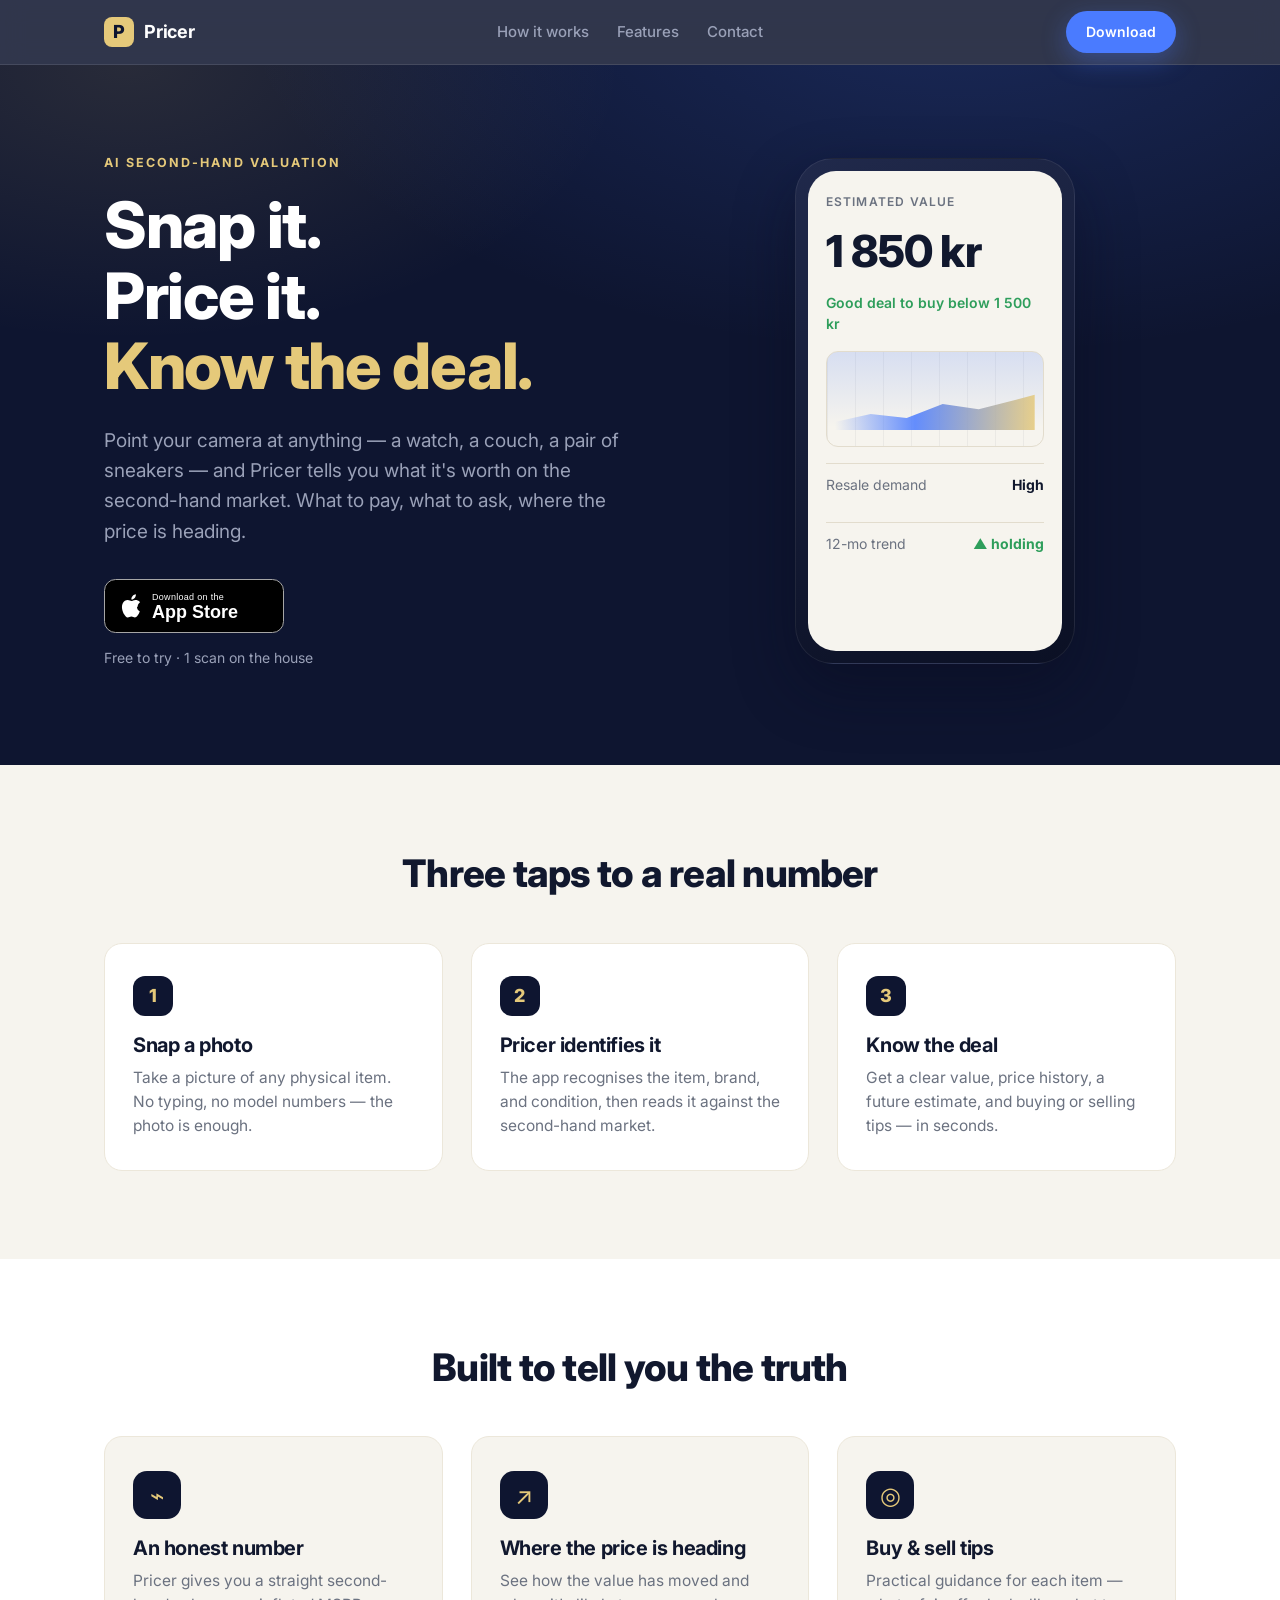
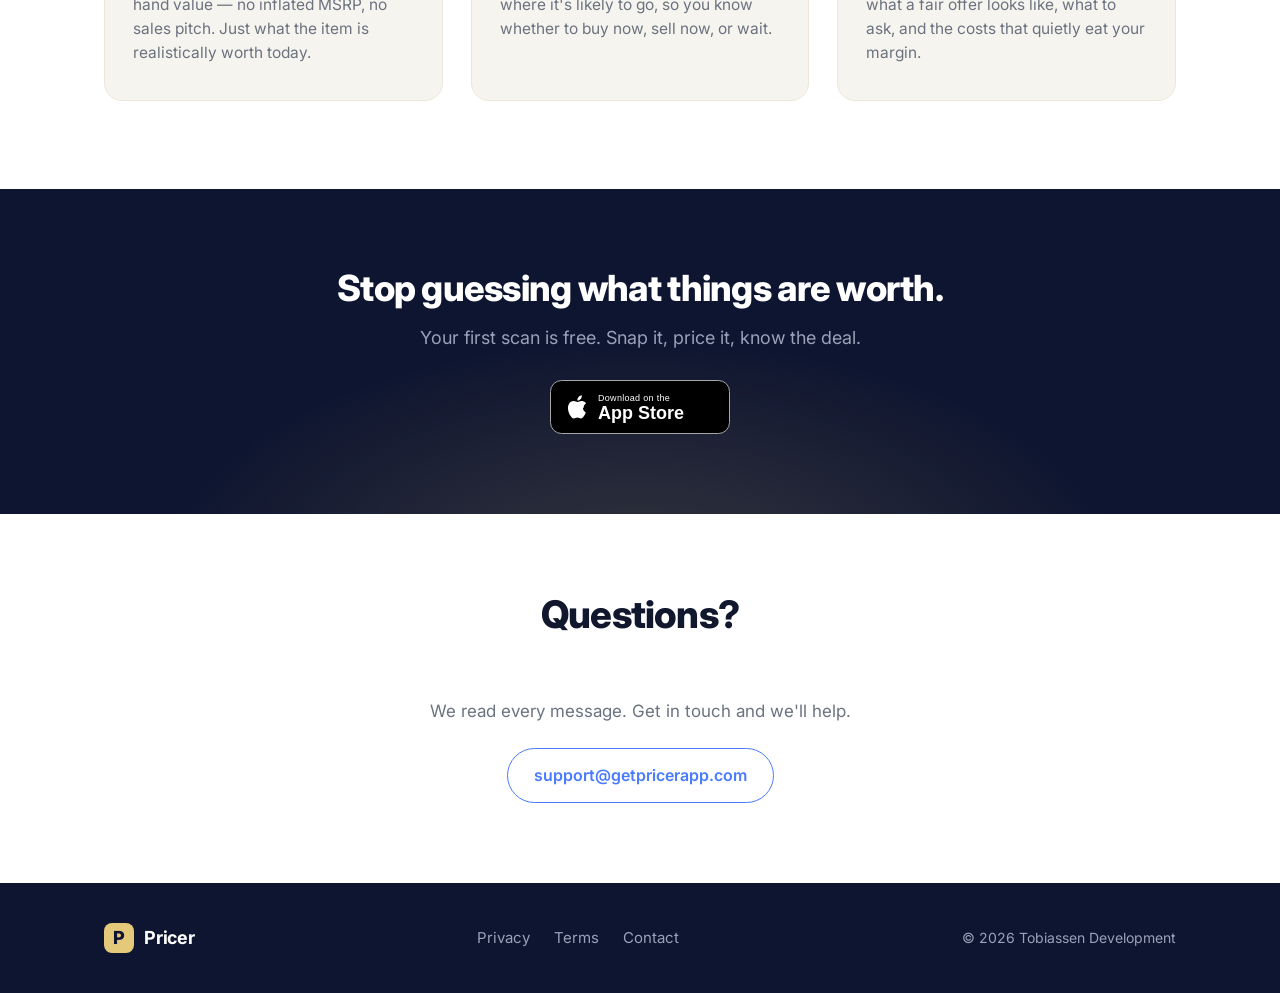
==== index.html @ c987042e "feat(web): initial Pricer landing page + legal pages Static HTML/CSS marketing site for getpricerapp" ====
<!DOCTYPE html>
<html lang="en">
<head>
  <meta charset="utf-8">
  <meta name="viewport" content="width=device-width, initial-scale=1">
  <title>Pricer — Know the deal.</title>
  <meta name="description" content="Photograph any item and get an instant AI-powered second-hand value: what it's worth to buy or sell, price history, and future estimates. Snap it. Price it. Know the deal.">

  <!-- Open Graph / social preview -->
  <meta property="og:title" content="Pricer — Know the deal.">
  <meta property="og:description" content="Snap a photo of any item and get an instant second-hand value — buy, sell, and know what it's really worth.">
  <meta property="og:type" content="website">
  <meta property="og:url" content="https://getpricerapp.com">
  <!-- PLACEHOLDER: add a 1200×630 social card at assets/og-card.png -->
  <meta property="og:image" content="https://getpricerapp.com/assets/og-card.png">

  <link rel="preconnect" href="https://fonts.googleapis.com">
  <link rel="preconnect" href="https://fonts.gstatic.com" crossorigin>
  <link href="https://fonts.googleapis.com/css2?family=Inter:wght@400;500;600;700;800&display=swap" rel="stylesheet">
  <link rel="stylesheet" href="styles.css">
</head>
<body>

  <!-- ── Sticky nav ───────────────────────────────────────────────────────── -->
  <header class="nav" id="top">
    <div class="container nav-inner">
      <a href="#top" class="brand">
        <span class="brand-mark">P</span>
        <span class="brand-name">Pricer</span>
      </a>
      <nav class="nav-links">
        <a href="#how">How it works</a>
        <a href="#features">Features</a>
        <a href="#contact">Contact</a>
      </nav>
      <!-- PLACEHOLDER href: swap "#download" for the real App Store URL once live
           (expected: https://apps.apple.com/app/id6774167590) -->
      <a href="#download" class="btn btn-primary btn-sm">Download</a>
    </div>
  </header>

  <!-- ── Hero ─────────────────────────────────────────────────────────────── -->
  <section class="hero">
    <div class="container hero-inner">
      <div class="hero-copy">
        <p class="eyebrow">AI second-hand valuation</p>
        <h1 class="hero-title">Snap it.<br>Price it.<br><span class="accent">Know the deal.</span></h1>
        <p class="hero-pitch">
          Point your camera at anything — a watch, a couch, a pair of sneakers — and
          Pricer tells you what it's worth on the second-hand market. What to pay,
          what to ask, where the price is heading.
        </p>
        <div class="hero-cta">
          <!-- PLACEHOLDER href: real App Store URL once live -->
          <a href="#download" class="badge-link" aria-label="Download on the App Store">
            <img src="assets/app-store-badge.svg" alt="Download on the App Store" class="store-badge">
          </a>
          <p class="hero-note">Free to try · 1 scan on the house</p>
        </div>
      </div>

      <div class="hero-art">
        <!-- PLACEHOLDER: replace with a real app screenshot (assets/screen-hero.png) -->
        <div class="phone">
          <div class="phone-screen">
            <div class="mock-verdict">
              <span class="mock-label">Estimated value</span>
              <span class="mock-number">1&nbsp;850 kr</span>
              <span class="mock-sub">Good deal to buy below 1&nbsp;500 kr</span>
            </div>
            <div class="mock-chart"></div>
            <div class="mock-row"><span>Resale demand</span><b>High</b></div>
            <div class="mock-row"><span>12-mo trend</span><b class="up">▲ holding</b></div>
          </div>
        </div>
      </div>
    </div>
  </section>

  <!-- ── How it works ─────────────────────────────────────────────────────── -->
  <section class="how" id="how">
    <div class="container">
      <h2 class="section-title">Three taps to a real number</h2>
      <div class="steps">
        <div class="step">
          <span class="step-num">1</span>
          <h3>Snap a photo</h3>
          <p>Take a picture of any physical item. No typing, no model numbers — the photo is enough.</p>
        </div>
        <div class="step">
          <span class="step-num">2</span>
          <h3>Pricer identifies it</h3>
          <p>The app recognises the item, brand, and condition, then reads it against the second-hand market.</p>
        </div>
        <div class="step">
          <span class="step-num">3</span>
          <h3>Know the deal</h3>
          <p>Get a clear value, price history, a future estimate, and buying or selling tips — in seconds.</p>
        </div>
      </div>
    </div>
  </section>

  <!-- ── Feature cards ────────────────────────────────────────────────────── -->
  <section class="features" id="features">
    <div class="container">
      <h2 class="section-title">Built to tell you the truth</h2>
      <div class="cards">
        <div class="card">
          <div class="card-icon">⌁</div>
          <h3>An honest number</h3>
          <p>Pricer gives you a straight second-hand value — no inflated MSRP, no sales pitch. Just what the item is realistically worth today.</p>
        </div>
        <div class="card">
          <div class="card-icon">↗</div>
          <h3>Where the price is heading</h3>
          <p>See how the value has moved and where it's likely to go, so you know whether to buy now, sell now, or wait.</p>
        </div>
        <div class="card">
          <div class="card-icon">◎</div>
          <h3>Buy & sell tips</h3>
          <p>Practical guidance for each item — what a fair offer looks like, what to ask, and the costs that quietly eat your margin.</p>
        </div>
      </div>
    </div>
  </section>

  <!-- ── Reviews (BUILT BUT HIDDEN — no fake reviews; unhide once real ones exist) ── -->
  <section class="reviews" id="reviews" hidden>
    <div class="container">
      <h2 class="section-title">What people say</h2>
      <div class="cards">
        <div class="card review">
          <div class="stars">★★★★★</div>
          <p class="quote">PLACEHOLDER — real review text.</p>
          <p class="reviewer">— Reviewer, App Store</p>
        </div>
        <div class="card review">
          <div class="stars">★★★★★</div>
          <p class="quote">PLACEHOLDER — real review text.</p>
          <p class="reviewer">— Reviewer, App Store</p>
        </div>
        <div class="card review">
          <div class="stars">★★★★★</div>
          <p class="quote">PLACEHOLDER — real review text.</p>
          <p class="reviewer">— Reviewer, App Store</p>
        </div>
      </div>
    </div>
  </section>

  <!-- ── CTA band ─────────────────────────────────────────────────────────── -->
  <section class="cta-band" id="download">
    <div class="container cta-inner">
      <h2>Stop guessing what things are worth.</h2>
      <p>Your first scan is free. Snap it, price it, know the deal.</p>
      <!-- PLACEHOLDER href: real App Store URL once live -->
      <a href="#download" class="badge-link" aria-label="Download on the App Store">
        <img src="assets/app-store-badge.svg" alt="Download on the App Store" class="store-badge">
      </a>
    </div>
  </section>

  <!-- ── Contact ──────────────────────────────────────────────────────────── -->
  <section class="contact" id="contact">
    <div class="container contact-inner">
      <h2 class="section-title">Questions?</h2>
      <p>We read every message. Get in touch and we'll help.</p>
      <a href="mailto:support@getpricerapp.com" class="btn btn-outline">support@getpricerapp.com</a>
    </div>
  </section>

  <!-- ── Footer ───────────────────────────────────────────────────────────── -->
  <footer class="footer">
    <div class="container footer-inner">
      <div class="footer-brand">
        <span class="brand-mark">P</span>
        <span class="brand-name">Pricer</span>
      </div>
      <nav class="footer-links">
        <a href="privacy.html">Privacy</a>
        <a href="terms.html">Terms</a>
        <a href="#contact">Contact</a>
      </nav>
      <p class="copyright">© 2026 Tobiassen Development</p>
    </div>
  </footer>

</body>
</html>
---- styles.css ----
/* ── Pricer landing — navy + gold brand system ───────────────────────────────
   Palette mirrors the app's src/theme/brand.ts (single source of truth):
     navy #0E1530 · gold #E5C97A · blue #4A7BFF · offwhite #F6F4EE · coral #F4A88A
   ──────────────────────────────────────────────────────────────────────────── */

:root {
  --navy:     #0E1530;
  --navy-2:   #161E3D;   /* slightly lifted navy for cards on dark */
  --gold:     #E5C97A;
  --blue:     #4A7BFF;
  --offwhite: #F6F4EE;
  --coral:    #F4A88A;
  --ink:      #11182E;   /* near-black text on light surfaces */
  --muted:    #6B7280;   /* secondary text on light surfaces */
  --muted-on-dark: #9AA1B8;
  --border:   rgba(255,255,255,0.10);
  --maxw:     1120px;
  --radius:   18px;
  --shadow:   0 24px 60px rgba(8,12,30,0.45);
}

* { box-sizing: border-box; }

html { scroll-behavior: smooth; }

body {
  margin: 0;
  font-family: "Inter", -apple-system, BlinkMacSystemFont, "Segoe UI", Roboto, Arial, sans-serif;
  color: var(--ink);
  background: var(--offwhite);
  -webkit-font-smoothing: antialiased;
  line-height: 1.55;
}

.container {
  width: 100%;
  max-width: var(--maxw);
  margin: 0 auto;
  padding: 0 24px;
}

h1, h2, h3 { line-height: 1.1; letter-spacing: -0.02em; margin: 0; }

/* ── Buttons ──────────────────────────────────────────────────────────────── */
.btn {
  display: inline-block;
  font-weight: 600;
  text-decoration: none;
  border-radius: 999px;
  padding: 14px 26px;
  transition: transform .15s ease, box-shadow .15s ease, background .15s ease;
}
.btn:active { transform: translateY(1px); }
.btn-sm { padding: 10px 20px; font-size: 14px; }
.btn-primary {
  background: var(--blue);
  color: #fff;
  box-shadow: 0 8px 24px rgba(74,123,255,0.35);
}
.btn-primary:hover { box-shadow: 0 10px 30px rgba(74,123,255,0.5); }
.btn-outline {
  border: 1.5px solid var(--blue);
  color: var(--blue);
  background: transparent;
}
.btn-outline:hover { background: var(--blue); color: #fff; }

/* ── Sticky nav ───────────────────────────────────────────────────────────── */
.nav {
  position: sticky;
  top: 0;
  z-index: 50;
  background: rgba(14,21,48,0.85);
  backdrop-filter: saturate(140%) blur(12px);
  border-bottom: 1px solid var(--border);
}
.nav-inner {
  display: flex;
  align-items: center;
  justify-content: space-between;
  height: 64px;
}
.brand { display: flex; align-items: center; gap: 10px; text-decoration: none; }
.brand-mark {
  display: grid;
  place-items: center;
  width: 30px; height: 30px;
  border-radius: 8px;
  background: var(--gold);
  color: var(--navy);
  font-weight: 800;
  font-size: 18px;
}
.brand-name { color: #fff; font-weight: 700; font-size: 18px; letter-spacing: -0.01em; }
.nav-links { display: flex; gap: 28px; }
.nav-links a {
  color: var(--muted-on-dark);
  text-decoration: none;
  font-size: 15px;
  font-weight: 500;
  transition: color .15s ease;
}
.nav-links a:hover { color: #fff; }

/* ── Hero ─────────────────────────────────────────────────────────────────── */
.hero {
  background:
    radial-gradient(1200px 600px at 75% -10%, rgba(74,123,255,0.20), transparent 60%),
    radial-gradient(900px 500px at 10% 0%, rgba(229,201,122,0.12), transparent 55%),
    var(--navy);
  color: #fff;
  padding: 88px 0 96px;
  overflow: hidden;
}
.hero-inner {
  display: grid;
  grid-template-columns: 1.05fr 0.95fr;
  gap: 56px;
  align-items: center;
}
.eyebrow {
  text-transform: uppercase;
  letter-spacing: 0.16em;
  font-size: 12.5px;
  font-weight: 700;
  color: var(--gold);
  margin: 0 0 18px;
}
.hero-title { font-size: 64px; font-weight: 800; }
.hero-title .accent { color: var(--gold); }
.hero-pitch {
  margin: 24px 0 32px;
  font-size: 19px;
  line-height: 1.6;
  color: var(--muted-on-dark);
  max-width: 30em;
}
.hero-cta { display: flex; flex-direction: column; gap: 14px; align-items: flex-start; }
.hero-note { margin: 0; font-size: 14px; color: var(--muted-on-dark); }

.badge-link { display: inline-block; }
.store-badge { height: 54px; width: auto; display: block; }

/* Phone mockup (placeholder for real screenshot) */
.hero-art { display: flex; justify-content: center; }
.phone {
  width: 280px;
  border-radius: 38px;
  padding: 12px;
  background: linear-gradient(160deg, #20294B, #0B1024);
  box-shadow: var(--shadow);
  border: 1px solid rgba(255,255,255,0.08);
}
.phone-screen {
  background: var(--offwhite);
  border-radius: 28px;
  padding: 22px 18px;
  color: var(--ink);
  min-height: 480px;
  display: flex;
  flex-direction: column;
  gap: 16px;
}
.mock-verdict { display: flex; flex-direction: column; gap: 6px; }
.mock-label { font-size: 12px; text-transform: uppercase; letter-spacing: 0.1em; color: var(--muted); font-weight: 600; }
.mock-number { font-size: 44px; font-weight: 800; color: var(--ink); letter-spacing: -0.02em; }
.mock-sub { font-size: 14px; color: #2E9E5B; font-weight: 600; }
.mock-chart {
  height: 96px;
  border-radius: 12px;
  background:
    linear-gradient(180deg, rgba(74,123,255,0.18), rgba(74,123,255,0) 80%),
    repeating-linear-gradient(90deg, rgba(17,24,46,0.05) 0 1px, transparent 1px 28px);
  border: 1px solid #E2DCCD;
  position: relative;
}
.mock-chart::after {
  content: "";
  position: absolute; left: 8px; right: 8px; bottom: 16px; height: 40px;
  background:
    linear-gradient(90deg, transparent, var(--blue) 40%, var(--gold));
  clip-path: polygon(0 80%, 18% 60%, 36% 70%, 54% 35%, 72% 48%, 100% 12%, 100% 100%, 0 100%);
  opacity: 0.85;
}
.mock-row {
  display: flex; justify-content: space-between; align-items: center;
  font-size: 14px; padding: 10px 0; border-top: 1px solid #E2DCCD;
}
.mock-row span { color: var(--muted); }
.mock-row b { color: var(--ink); }
.mock-row b.up { color: #2E9E5B; }

/* ── Section shells ───────────────────────────────────────────────────────── */
.section-title {
  font-size: 38px;
  font-weight: 800;
  text-align: center;
  margin-bottom: 48px;
}
.how { padding: 88px 0; background: var(--offwhite); }
.features { padding: 88px 0; background: #fff; }

/* ── Steps ────────────────────────────────────────────────────────────────── */
.steps { display: grid; grid-template-columns: repeat(3, 1fr); gap: 28px; }
.step {
  background: #fff;
  border: 1px solid #ECE7DA;
  border-radius: var(--radius);
  padding: 32px 28px;
}
.step-num {
  display: grid; place-items: center;
  width: 40px; height: 40px;
  border-radius: 12px;
  background: var(--navy);
  color: var(--gold);
  font-weight: 800; font-size: 18px;
  margin-bottom: 18px;
}
.step h3 { font-size: 20px; margin-bottom: 10px; }
.step p { margin: 0; color: var(--muted); font-size: 15.5px; }

/* ── Feature cards ────────────────────────────────────────────────────────── */
.cards { display: grid; grid-template-columns: repeat(3, 1fr); gap: 28px; }
.card {
  background: var(--offwhite);
  border: 1px solid #ECE7DA;
  border-radius: var(--radius);
  padding: 34px 28px;
}
.card-icon {
  width: 48px; height: 48px;
  display: grid; place-items: center;
  border-radius: 14px;
  background: var(--navy);
  color: var(--gold);
  font-size: 24px;
  margin-bottom: 18px;
}
.card h3 { font-size: 20px; margin-bottom: 10px; }
.card p { margin: 0; color: var(--muted); font-size: 15.5px; }

/* Reviews (hidden until real reviews exist) */
.reviews { padding: 88px 0; background: var(--offwhite); }
.review .stars { color: var(--gold); letter-spacing: 2px; margin-bottom: 12px; }
.review .quote { font-size: 16px; color: var(--ink); }
.review .reviewer { font-size: 14px; color: var(--muted); margin-top: 14px; }

/* ── CTA band ─────────────────────────────────────────────────────────────── */
.cta-band {
  background:
    radial-gradient(800px 400px at 50% 120%, rgba(229,201,122,0.18), transparent 60%),
    var(--navy);
  color: #fff;
  padding: 80px 0;
}
.cta-inner { text-align: center; display: flex; flex-direction: column; align-items: center; gap: 16px; }
.cta-band h2 { font-size: 36px; font-weight: 800; }
.cta-band p { margin: 0 0 12px; color: var(--muted-on-dark); font-size: 18px; }

/* ── Contact ──────────────────────────────────────────────────────────────── */
.contact { padding: 80px 0; background: #fff; text-align: center; }
.contact-inner { display: flex; flex-direction: column; align-items: center; gap: 14px; }
.contact p { margin: 0; color: var(--muted); font-size: 17px; }
.contact .btn { margin-top: 10px; }

/* ── Footer ───────────────────────────────────────────────────────────────── */
.footer { background: var(--navy); color: var(--muted-on-dark); padding: 40px 0; }
.footer-inner {
  display: flex;
  align-items: center;
  justify-content: space-between;
  gap: 20px;
  flex-wrap: wrap;
}
.footer-brand { display: flex; align-items: center; gap: 10px; }
.footer-links { display: flex; gap: 24px; }
.footer-links a { color: var(--muted-on-dark); text-decoration: none; font-size: 15px; }
.footer-links a:hover { color: #fff; }
.copyright { margin: 0; font-size: 14px; }

/* ── Responsive ───────────────────────────────────────────────────────────── */
@media (max-width: 900px) {
  .hero-inner { grid-template-columns: 1fr; gap: 48px; text-align: center; }
  .hero-copy { order: 2; }
  .hero-art { order: 1; }
  .hero-cta { align-items: center; }
  .hero-pitch { margin-left: auto; margin-right: auto; }
  .hero-title { font-size: 52px; }
  .steps, .cards { grid-template-columns: 1fr; }
  .nav-links { display: none; }
}
@media (max-width: 480px) {
  .hero-title { font-size: 42px; }
  .section-title { font-size: 30px; }
  .cta-band h2 { font-size: 28px; }
}
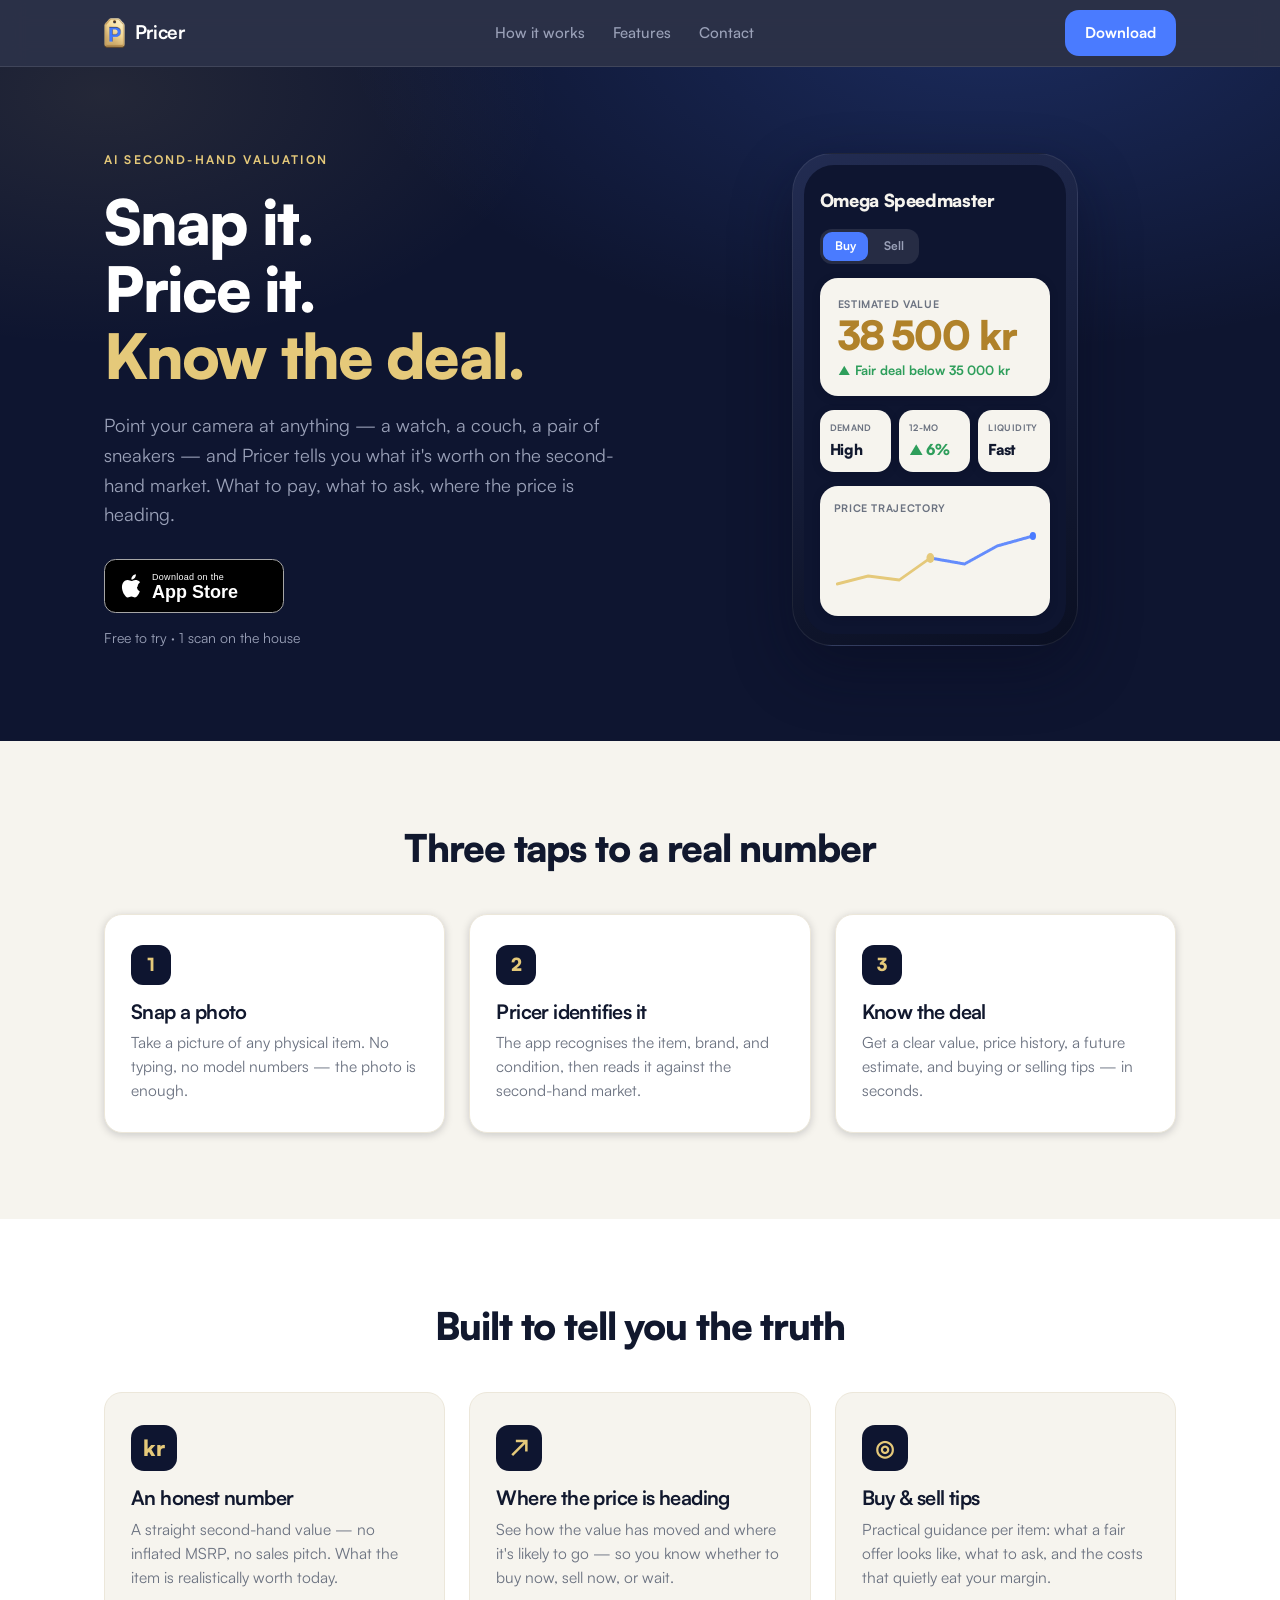
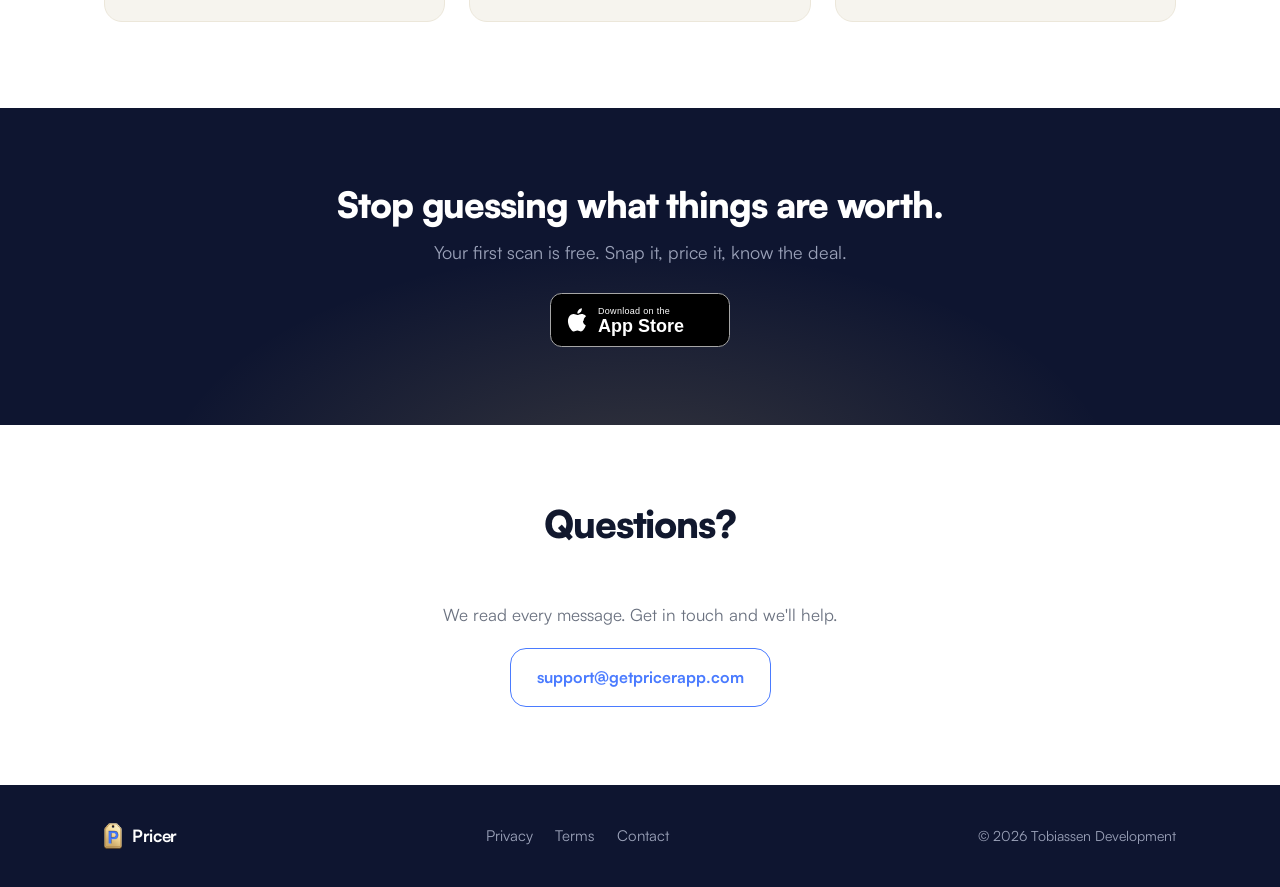
==== commit 7b7680df: "style(web): match app design system — Satoshi font, real logo, ResultsScreen hero Replace generic In" ====
--- a/index.html
+++ b/index.html
@@ -4,9 +4,9 @@
   <meta charset="utf-8">
   <meta name="viewport" content="width=device-width, initial-scale=1">
   <title>Pricer — Know the deal.</title>
-  <meta name="description" content="Photograph any item and get an instant AI-powered second-hand value: what it's worth to buy or sell, price history, and future estimates. Snap it. Price it. Know the deal.">
+  <meta name="description" content="Photograph any item and get an instant AI second-hand valuation: what it's worth to buy or sell, price history, and future estimates. Snap it. Price it. Know the deal.">
+  <link rel="icon" type="image/png" href="assets/icon.png">
 
-  <!-- Open Graph / social preview -->
   <meta property="og:title" content="Pricer — Know the deal.">
   <meta property="og:description" content="Snap a photo of any item and get an instant second-hand value — buy, sell, and know what it's really worth.">
   <meta property="og:type" content="website">
@@ -14,9 +14,6 @@
   <!-- PLACEHOLDER: add a 1200×630 social card at assets/og-card.png -->
   <meta property="og:image" content="https://getpricerapp.com/assets/og-card.png">
 
-  <link rel="preconnect" href="https://fonts.googleapis.com">
-  <link rel="preconnect" href="https://fonts.gstatic.com" crossorigin>
-  <link href="https://fonts.googleapis.com/css2?family=Inter:wght@400;500;600;700;800&display=swap" rel="stylesheet">
   <link rel="stylesheet" href="styles.css">
 </head>
 <body>
@@ -25,7 +22,7 @@
   <header class="nav" id="top">
     <div class="container nav-inner">
       <a href="#top" class="brand">
-        <span class="brand-mark">P</span>
+        <img src="assets/logo-mark.png" alt="Pricer">
         <span class="brand-name">Pricer</span>
       </a>
       <nav class="nav-links">
@@ -59,18 +56,39 @@
         </div>
       </div>
 
+      <!-- Faithful recreation of the app's ResultsScreen -->
       <div class="hero-art">
-        <!-- PLACEHOLDER: replace with a real app screenshot (assets/screen-hero.png) -->
         <div class="phone">
           <div class="phone-screen">
-            <div class="mock-verdict">
-              <span class="mock-label">Estimated value</span>
-              <span class="mock-number">1&nbsp;850 kr</span>
-              <span class="mock-sub">Good deal to buy below 1&nbsp;500 kr</span>
+            <div class="scr-item">Omega Speedmaster</div>
+            <div class="scr-pose"><span class="on">Buy</span><span>Sell</span></div>
+
+            <div class="scr-verdict">
+              <span class="lbl">Estimated value</span>
+              <span class="num">38&thinsp;500&nbsp;kr</span>
+              <span class="sub">▲ Fair deal below 35&thinsp;000 kr</span>
             </div>
-            <div class="mock-chart"></div>
-            <div class="mock-row"><span>Resale demand</span><b>High</b></div>
-            <div class="mock-row"><span>12-mo trend</span><b class="up">▲ holding</b></div>
+
+            <div class="scr-stats">
+              <div class="scr-stat"><div class="s-lbl">Demand</div><div class="s-val">High</div></div>
+              <div class="scr-stat"><div class="s-lbl">12-mo</div><div class="s-val up">▲ 6%</div></div>
+              <div class="scr-stat"><div class="s-lbl">Liquidity</div><div class="s-val">Fast</div></div>
+            </div>
+
+            <div class="scr-chart">
+              <div class="c-lbl">Price trajectory</div>
+              <div class="scr-trace">
+                <svg viewBox="0 0 260 78" preserveAspectRatio="none" aria-hidden="true">
+                  <!-- past: gold solid -->
+                  <polyline points="4,60 44,52 84,56 124,34" fill="none" stroke="#E5C97A" stroke-width="3" stroke-linecap="round" stroke-linejoin="round"/>
+                  <!-- future: blue, projected -->
+                  <polyline points="124,34 168,40 210,22 256,12" fill="none" stroke="#4A7BFF" stroke-width="3" stroke-linecap="round" stroke-linejoin="round" stroke-opacity="0.85" stroke-dasharray="1 0"/>
+                  <!-- "now" dot -->
+                  <circle cx="124" cy="34" r="5" fill="#E5C97A"/>
+                  <circle cx="256" cy="12" r="4" fill="#4A7BFF"/>
+                </svg>
+              </div>
+            </div>
           </div>
         </div>
       </div>
@@ -107,19 +125,19 @@
       <h2 class="section-title">Built to tell you the truth</h2>
       <div class="cards">
         <div class="card">
-          <div class="card-icon">⌁</div>
+          <div class="card-tag">kr</div>
           <h3>An honest number</h3>
-          <p>Pricer gives you a straight second-hand value — no inflated MSRP, no sales pitch. Just what the item is realistically worth today.</p>
+          <p>A straight second-hand value — no inflated MSRP, no sales pitch. What the item is realistically worth today.</p>
         </div>
         <div class="card">
-          <div class="card-icon">↗</div>
+          <div class="card-tag">↗</div>
           <h3>Where the price is heading</h3>
-          <p>See how the value has moved and where it's likely to go, so you know whether to buy now, sell now, or wait.</p>
+          <p>See how the value has moved and where it's likely to go — so you know whether to buy now, sell now, or wait.</p>
         </div>
         <div class="card">
-          <div class="card-icon">◎</div>
-          <h3>Buy & sell tips</h3>
-          <p>Practical guidance for each item — what a fair offer looks like, what to ask, and the costs that quietly eat your margin.</p>
+          <div class="card-tag">◎</div>
+          <h3>Buy &amp; sell tips</h3>
+          <p>Practical guidance per item: what a fair offer looks like, what to ask, and the costs that quietly eat your margin.</p>
         </div>
       </div>
     </div>
@@ -130,21 +148,9 @@
     <div class="container">
       <h2 class="section-title">What people say</h2>
       <div class="cards">
-        <div class="card review">
-          <div class="stars">★★★★★</div>
-          <p class="quote">PLACEHOLDER — real review text.</p>
-          <p class="reviewer">— Reviewer, App Store</p>
-        </div>
-        <div class="card review">
-          <div class="stars">★★★★★</div>
-          <p class="quote">PLACEHOLDER — real review text.</p>
-          <p class="reviewer">— Reviewer, App Store</p>
-        </div>
-        <div class="card review">
-          <div class="stars">★★★★★</div>
-          <p class="quote">PLACEHOLDER — real review text.</p>
-          <p class="reviewer">— Reviewer, App Store</p>
-        </div>
+        <div class="card review"><div class="stars">★★★★★</div><p class="quote">PLACEHOLDER — real review text.</p><p class="reviewer">— Reviewer, App Store</p></div>
+        <div class="card review"><div class="stars">★★★★★</div><p class="quote">PLACEHOLDER — real review text.</p><p class="reviewer">— Reviewer, App Store</p></div>
+        <div class="card review"><div class="stars">★★★★★</div><p class="quote">PLACEHOLDER — real review text.</p><p class="reviewer">— Reviewer, App Store</p></div>
       </div>
     </div>
   </section>
@@ -174,7 +180,7 @@
   <footer class="footer">
     <div class="container footer-inner">
       <div class="footer-brand">
-        <span class="brand-mark">P</span>
+        <img src="assets/logo-mark.png" alt="Pricer">
         <span class="brand-name">Pricer</span>
       </div>
       <nav class="footer-links">
--- a/styles.css
+++ b/styles.css
@@ -1,292 +1,236 @@
-/* ── Pricer landing — navy + gold brand system ───────────────────────────────
-   Palette mirrors the app's src/theme/brand.ts (single source of truth):
-     navy #0E1530 · gold #E5C97A · blue #4A7BFF · offwhite #F6F4EE · coral #F4A88A
+/* ── Pricer landing — matched to the app's real design system ─────────────────
+   Font:    Satoshi (the app's typeface)
+   Palette: src/theme/brand.ts — navy #0E1530 · gold #E5C97A · blue #4A7BFF ·
+            offwhite #F6F4EE · coral #F4A88A
+   Shapes:  pill buttons r16, gold CTA r29, cards r18, app card shadow
    ──────────────────────────────────────────────────────────────────────────── */
+
+@font-face {
+  font-family: "Satoshi";
+  src: url("assets/fonts/Satoshi-Regular.woff2") format("woff2");
+  font-weight: 400; font-style: normal; font-display: swap;
+}
+@font-face {
+  font-family: "Satoshi";
+  src: url("assets/fonts/Satoshi-Medium.woff2") format("woff2");
+  font-weight: 500; font-style: normal; font-display: swap;
+}
+@font-face {
+  font-family: "Satoshi";
+  src: url("assets/fonts/Satoshi-Bold.woff2") format("woff2");
+  font-weight: 700; font-style: normal; font-display: swap;
+}
+@font-face {
+  font-family: "Satoshi";
+  src: url("assets/fonts/Satoshi-Black.woff2") format("woff2");
+  font-weight: 900; font-style: normal; font-display: swap;
+}
 
 :root {
   --navy:     #0E1530;
-  --navy-2:   #161E3D;   /* slightly lifted navy for cards on dark */
+  --navy-2:   #161E3D;
   --gold:     #E5C97A;
+  --gold-deep:#B0822A;   /* deeper gold for text on light, per app */
   --blue:     #4A7BFF;
   --offwhite: #F6F4EE;
-  --coral:    #F4A88A;
-  --ink:      #11182E;   /* near-black text on light surfaces */
-  --muted:    #6B7280;   /* secondary text on light surfaces */
+  --surface-alt: #ECE7DA;
+  --ink:      #11182E;   /* dark navy text on light, per app textPrimary */
+  --muted:    #6B7280;
   --muted-on-dark: #9AA1B8;
-  --border:   rgba(255,255,255,0.10);
+  --green:    #2E9E5B;   /* appreciating */
+  --card-border: #E2DCCD;
+  --border-dark: rgba(255,255,255,0.10);
   --maxw:     1120px;
-  --radius:   18px;
-  --shadow:   0 24px 60px rgba(8,12,30,0.45);
+  --shadow-card: 0 2px 8px rgba(8,12,30,0.18);
+  --shadow-float: 0 24px 60px rgba(8,12,30,0.45);
 }
 
 * { box-sizing: border-box; }
-
 html { scroll-behavior: smooth; }
 
 body {
   margin: 0;
-  font-family: "Inter", -apple-system, BlinkMacSystemFont, "Segoe UI", Roboto, Arial, sans-serif;
+  font-family: "Satoshi", -apple-system, BlinkMacSystemFont, "Segoe UI", sans-serif;
   color: var(--ink);
   background: var(--offwhite);
   -webkit-font-smoothing: antialiased;
   line-height: 1.55;
 }
 
-.container {
-  width: 100%;
-  max-width: var(--maxw);
-  margin: 0 auto;
-  padding: 0 24px;
-}
-
-h1, h2, h3 { line-height: 1.1; letter-spacing: -0.02em; margin: 0; }
-
-/* ── Buttons ──────────────────────────────────────────────────────────────── */
+.container { width: 100%; max-width: var(--maxw); margin: 0 auto; padding: 0 24px; }
+
+h1, h2, h3 { line-height: 1.08; letter-spacing: -0.03em; margin: 0; font-weight: 900; }
+
+/* ── Buttons (app PillButton: 56px, r16, weight700 · gold CTA r29) ─────────── */
 .btn {
   display: inline-block;
-  font-weight: 600;
+  font-family: inherit;
+  font-weight: 700;
   text-decoration: none;
-  border-radius: 999px;
-  padding: 14px 26px;
-  transition: transform .15s ease, box-shadow .15s ease, background .15s ease;
+  border-radius: 16px;
+  padding: 16px 26px;
+  transition: transform .12s ease, box-shadow .12s ease, background .12s ease;
 }
 .btn:active { transform: translateY(1px); }
-.btn-sm { padding: 10px 20px; font-size: 14px; }
-.btn-primary {
-  background: var(--blue);
-  color: #fff;
-  box-shadow: 0 8px 24px rgba(74,123,255,0.35);
-}
-.btn-primary:hover { box-shadow: 0 10px 30px rgba(74,123,255,0.5); }
-.btn-outline {
-  border: 1.5px solid var(--blue);
-  color: var(--blue);
-  background: transparent;
-}
+.btn-sm { padding: 11px 20px; font-size: 15px; border-radius: 14px; }
+.btn-primary { background: var(--blue); color: #fff; }
+.btn-primary:hover { background: #3B69EE; }
+.btn-gold {
+  background: var(--gold);
+  color: var(--navy);
+  border-radius: 29px;
+  box-shadow: 0 3px 8px rgba(8,12,30,0.18);
+}
+.btn-gold:hover { background: #EED596; }
+.btn-outline { border: 1.5px solid var(--blue); color: var(--blue); background: transparent; }
 .btn-outline:hover { background: var(--blue); color: #fff; }
 
 /* ── Sticky nav ───────────────────────────────────────────────────────────── */
 .nav {
-  position: sticky;
-  top: 0;
-  z-index: 50;
-  background: rgba(14,21,48,0.85);
+  position: sticky; top: 0; z-index: 50;
+  background: rgba(14,21,48,0.88);
   backdrop-filter: saturate(140%) blur(12px);
-  border-bottom: 1px solid var(--border);
-}
-.nav-inner {
-  display: flex;
-  align-items: center;
-  justify-content: space-between;
-  height: 64px;
-}
+  border-bottom: 1px solid var(--border-dark);
+}
+.nav-inner { display: flex; align-items: center; justify-content: space-between; height: 66px; }
 .brand { display: flex; align-items: center; gap: 10px; text-decoration: none; }
-.brand-mark {
-  display: grid;
-  place-items: center;
-  width: 30px; height: 30px;
-  border-radius: 8px;
-  background: var(--gold);
-  color: var(--navy);
-  font-weight: 800;
-  font-size: 18px;
-}
-.brand-name { color: #fff; font-weight: 700; font-size: 18px; letter-spacing: -0.01em; }
+.brand img { height: 30px; width: auto; display: block; }
+.brand-name { color: #fff; font-weight: 700; font-size: 19px; letter-spacing: -0.02em; }
 .nav-links { display: flex; gap: 28px; }
-.nav-links a {
-  color: var(--muted-on-dark);
-  text-decoration: none;
-  font-size: 15px;
-  font-weight: 500;
-  transition: color .15s ease;
-}
+.nav-links a { color: var(--muted-on-dark); text-decoration: none; font-size: 15px; font-weight: 500; transition: color .12s; }
 .nav-links a:hover { color: #fff; }
 
 /* ── Hero ─────────────────────────────────────────────────────────────────── */
 .hero {
   background:
-    radial-gradient(1200px 600px at 75% -10%, rgba(74,123,255,0.20), transparent 60%),
-    radial-gradient(900px 500px at 10% 0%, rgba(229,201,122,0.12), transparent 55%),
+    radial-gradient(1100px 560px at 78% -8%, rgba(74,123,255,0.22), transparent 60%),
+    radial-gradient(820px 460px at 8% 4%, rgba(229,201,122,0.10), transparent 55%),
     var(--navy);
   color: #fff;
-  padding: 88px 0 96px;
+  padding: 84px 0 92px;
   overflow: hidden;
 }
-.hero-inner {
-  display: grid;
-  grid-template-columns: 1.05fr 0.95fr;
-  gap: 56px;
-  align-items: center;
-}
+.hero-inner { display: grid; grid-template-columns: 1.05fr 0.95fr; gap: 56px; align-items: center; }
 .eyebrow {
-  text-transform: uppercase;
-  letter-spacing: 0.16em;
-  font-size: 12.5px;
-  font-weight: 700;
-  color: var(--gold);
-  margin: 0 0 18px;
-}
-.hero-title { font-size: 64px; font-weight: 800; }
+  text-transform: uppercase; letter-spacing: 0.18em;
+  font-size: 12px; font-weight: 700; color: var(--gold); margin: 0 0 18px;
+}
+.hero-title { font-size: 62px; font-weight: 900; }
 .hero-title .accent { color: var(--gold); }
-.hero-pitch {
-  margin: 24px 0 32px;
-  font-size: 19px;
-  line-height: 1.6;
-  color: var(--muted-on-dark);
-  max-width: 30em;
-}
+.hero-pitch { margin: 22px 0 30px; font-size: 18.5px; line-height: 1.6; color: var(--muted-on-dark); max-width: 30em; }
 .hero-cta { display: flex; flex-direction: column; gap: 14px; align-items: flex-start; }
 .hero-note { margin: 0; font-size: 14px; color: var(--muted-on-dark); }
-
 .badge-link { display: inline-block; }
 .store-badge { height: 54px; width: auto; display: block; }
 
-/* Phone mockup (placeholder for real screenshot) */
+/* ── Phone mockup = faithful ResultsScreen ────────────────────────────────── */
 .hero-art { display: flex; justify-content: center; }
 .phone {
-  width: 280px;
-  border-radius: 38px;
-  padding: 12px;
-  background: linear-gradient(160deg, #20294B, #0B1024);
-  box-shadow: var(--shadow);
+  width: 286px;
+  border-radius: 40px;
+  padding: 11px;
+  background: linear-gradient(160deg, #222C52, #0A0F22);
+  box-shadow: var(--shadow-float);
   border: 1px solid rgba(255,255,255,0.08);
 }
 .phone-screen {
-  background: var(--offwhite);
-  border-radius: 28px;
-  padding: 22px 18px;
-  color: var(--ink);
-  min-height: 480px;
-  display: flex;
-  flex-direction: column;
-  gap: 16px;
-}
-.mock-verdict { display: flex; flex-direction: column; gap: 6px; }
-.mock-label { font-size: 12px; text-transform: uppercase; letter-spacing: 0.1em; color: var(--muted); font-weight: 600; }
-.mock-number { font-size: 44px; font-weight: 800; color: var(--ink); letter-spacing: -0.02em; }
-.mock-sub { font-size: 14px; color: #2E9E5B; font-weight: 600; }
-.mock-chart {
-  height: 96px;
-  border-radius: 12px;
-  background:
-    linear-gradient(180deg, rgba(74,123,255,0.18), rgba(74,123,255,0) 80%),
-    repeating-linear-gradient(90deg, rgba(17,24,46,0.05) 0 1px, transparent 1px 28px);
-  border: 1px solid #E2DCCD;
-  position: relative;
-}
-.mock-chart::after {
-  content: "";
-  position: absolute; left: 8px; right: 8px; bottom: 16px; height: 40px;
-  background:
-    linear-gradient(90deg, transparent, var(--blue) 40%, var(--gold));
-  clip-path: polygon(0 80%, 18% 60%, 36% 70%, 54% 35%, 72% 48%, 100% 12%, 100% 100%, 0 100%);
-  opacity: 0.85;
-}
-.mock-row {
-  display: flex; justify-content: space-between; align-items: center;
-  font-size: 14px; padding: 10px 0; border-top: 1px solid #E2DCCD;
-}
-.mock-row span { color: var(--muted); }
-.mock-row b { color: var(--ink); }
-.mock-row b.up { color: #2E9E5B; }
+  background: var(--navy);
+  border-radius: 30px;
+  padding: 22px 16px 18px;
+  display: flex; flex-direction: column; gap: 14px;
+}
+.scr-item { color: var(--offwhite); font-size: 18px; font-weight: 900; letter-spacing: -0.02em; }
+.scr-pose {
+  display: inline-flex; align-self: flex-start; gap: 4px;
+  background: rgba(246,244,238,0.10); border-radius: 12px; padding: 3px;
+}
+.scr-pose span { font-size: 12px; font-weight: 700; padding: 5px 12px; border-radius: 9px; color: var(--muted-on-dark); }
+.scr-pose span.on { background: var(--blue); color: #fff; }
+.scr-verdict {
+  background: var(--offwhite); border-radius: 18px; padding: 18px 18px 16px;
+  box-shadow: var(--shadow-card); display: flex; flex-direction: column; gap: 3px;
+}
+.scr-verdict .lbl { font-size: 10.5px; font-weight: 700; text-transform: uppercase; letter-spacing: 0.06em; color: var(--muted); }
+.scr-verdict .num { font-size: 40px; font-weight: 900; color: var(--gold-deep); letter-spacing: -0.03em; line-height: 1; }
+.scr-verdict .sub { font-size: 13px; font-weight: 700; color: var(--green); margin-top: 2px; }
+.scr-stats { display: grid; grid-template-columns: repeat(3,1fr); gap: 8px; }
+.scr-stat { background: var(--offwhite); border-radius: 14px; padding: 11px 10px; box-shadow: var(--shadow-card); }
+.scr-stat .s-lbl { font-size: 9px; font-weight: 700; text-transform: uppercase; letter-spacing: 0.04em; color: var(--muted); }
+.scr-stat .s-val { font-size: 15px; font-weight: 900; color: var(--ink); letter-spacing: -0.02em; margin-top: 3px; }
+.scr-stat .s-val.up { color: var(--green); }
+.scr-chart {
+  background: var(--offwhite); border-radius: 18px; padding: 14px; box-shadow: var(--shadow-card);
+}
+.scr-chart .c-lbl { font-size: 10.5px; font-weight: 700; text-transform: uppercase; letter-spacing: 0.06em; color: var(--muted); margin-bottom: 8px; }
+.scr-trace { height: 78px; position: relative; }
+/* gold past line + blue future line, the app's signature trajectory */
+.scr-trace svg { width: 100%; height: 100%; display: block; }
 
 /* ── Section shells ───────────────────────────────────────────────────────── */
-.section-title {
-  font-size: 38px;
-  font-weight: 800;
-  text-align: center;
-  margin-bottom: 48px;
-}
-.how { padding: 88px 0; background: var(--offwhite); }
-.features { padding: 88px 0; background: #fff; }
+.section-title { font-size: 38px; font-weight: 900; text-align: center; margin-bottom: 46px; }
+.how { padding: 86px 0; background: var(--offwhite); }
+.features { padding: 86px 0; background: #fff; }
 
 /* ── Steps ────────────────────────────────────────────────────────────────── */
-.steps { display: grid; grid-template-columns: repeat(3, 1fr); gap: 28px; }
-.step {
-  background: #fff;
-  border: 1px solid #ECE7DA;
-  border-radius: var(--radius);
-  padding: 32px 28px;
-}
+.steps { display: grid; grid-template-columns: repeat(3, 1fr); gap: 24px; }
+.step { background: #fff; border: 1px solid var(--surface-alt); border-radius: 18px; padding: 30px 26px; box-shadow: var(--shadow-card); }
 .step-num {
-  display: grid; place-items: center;
-  width: 40px; height: 40px;
-  border-radius: 12px;
-  background: var(--navy);
-  color: var(--gold);
-  font-weight: 800; font-size: 18px;
-  margin-bottom: 18px;
-}
-.step h3 { font-size: 20px; margin-bottom: 10px; }
+  display: grid; place-items: center; width: 40px; height: 40px; border-radius: 12px;
+  background: var(--navy); color: var(--gold); font-weight: 900; font-size: 18px; margin-bottom: 16px;
+}
+.step h3 { font-size: 20px; margin-bottom: 8px; font-weight: 700; }
 .step p { margin: 0; color: var(--muted); font-size: 15.5px; }
 
 /* ── Feature cards ────────────────────────────────────────────────────────── */
-.cards { display: grid; grid-template-columns: repeat(3, 1fr); gap: 28px; }
-.card {
-  background: var(--offwhite);
-  border: 1px solid #ECE7DA;
-  border-radius: var(--radius);
-  padding: 34px 28px;
-}
-.card-icon {
-  width: 48px; height: 48px;
-  display: grid; place-items: center;
-  border-radius: 14px;
-  background: var(--navy);
-  color: var(--gold);
-  font-size: 24px;
-  margin-bottom: 18px;
-}
-.card h3 { font-size: 20px; margin-bottom: 10px; }
+.cards { display: grid; grid-template-columns: repeat(3, 1fr); gap: 24px; }
+.card { background: var(--offwhite); border: 1px solid var(--surface-alt); border-radius: 18px; padding: 32px 26px; }
+.card-tag {
+  display: inline-grid; place-items: center; width: 46px; height: 46px; border-radius: 13px;
+  background: var(--navy); color: var(--gold); font-size: 22px; font-weight: 900; margin-bottom: 16px;
+}
+.card h3 { font-size: 20px; margin-bottom: 8px; font-weight: 700; }
 .card p { margin: 0; color: var(--muted); font-size: 15.5px; }
 
-/* Reviews (hidden until real reviews exist) */
-.reviews { padding: 88px 0; background: var(--offwhite); }
-.review .stars { color: var(--gold); letter-spacing: 2px; margin-bottom: 12px; }
+/* Reviews (hidden until real reviews exist — no fakes) */
+.reviews { padding: 86px 0; background: var(--offwhite); }
+.review .stars { color: var(--gold-deep); letter-spacing: 2px; margin-bottom: 12px; }
 .review .quote { font-size: 16px; color: var(--ink); }
 .review .reviewer { font-size: 14px; color: var(--muted); margin-top: 14px; }
 
 /* ── CTA band ─────────────────────────────────────────────────────────────── */
 .cta-band {
-  background:
-    radial-gradient(800px 400px at 50% 120%, rgba(229,201,122,0.18), transparent 60%),
-    var(--navy);
-  color: #fff;
-  padding: 80px 0;
-}
-.cta-inner { text-align: center; display: flex; flex-direction: column; align-items: center; gap: 16px; }
-.cta-band h2 { font-size: 36px; font-weight: 800; }
+  background: radial-gradient(800px 400px at 50% 120%, rgba(229,201,122,0.18), transparent 60%), var(--navy);
+  color: #fff; padding: 78px 0;
+}
+.cta-inner { text-align: center; display: flex; flex-direction: column; align-items: center; gap: 14px; }
+.cta-band h2 { font-size: 36px; font-weight: 900; }
 .cta-band p { margin: 0 0 12px; color: var(--muted-on-dark); font-size: 18px; }
 
 /* ── Contact ──────────────────────────────────────────────────────────────── */
-.contact { padding: 80px 0; background: #fff; text-align: center; }
-.contact-inner { display: flex; flex-direction: column; align-items: center; gap: 14px; }
+.contact { padding: 78px 0; background: #fff; text-align: center; }
+.contact-inner { display: flex; flex-direction: column; align-items: center; gap: 12px; }
 .contact p { margin: 0; color: var(--muted); font-size: 17px; }
-.contact .btn { margin-top: 10px; }
+.contact .btn { margin-top: 8px; }
 
 /* ── Footer ───────────────────────────────────────────────────────────────── */
-.footer { background: var(--navy); color: var(--muted-on-dark); padding: 40px 0; }
-.footer-inner {
-  display: flex;
-  align-items: center;
-  justify-content: space-between;
-  gap: 20px;
-  flex-wrap: wrap;
-}
+.footer { background: var(--navy); color: var(--muted-on-dark); padding: 38px 0; }
+.footer-inner { display: flex; align-items: center; justify-content: space-between; gap: 20px; flex-wrap: wrap; }
 .footer-brand { display: flex; align-items: center; gap: 10px; }
-.footer-links { display: flex; gap: 24px; }
+.footer-brand img { height: 26px; width: auto; }
+.footer-brand .brand-name { font-size: 17px; }
+.footer-links { display: flex; gap: 22px; }
 .footer-links a { color: var(--muted-on-dark); text-decoration: none; font-size: 15px; }
 .footer-links a:hover { color: #fff; }
 .copyright { margin: 0; font-size: 14px; }
 
 /* ── Responsive ───────────────────────────────────────────────────────────── */
 @media (max-width: 900px) {
-  .hero-inner { grid-template-columns: 1fr; gap: 48px; text-align: center; }
+  .hero-inner { grid-template-columns: 1fr; gap: 44px; text-align: center; }
   .hero-copy { order: 2; }
   .hero-art { order: 1; }
   .hero-cta { align-items: center; }
   .hero-pitch { margin-left: auto; margin-right: auto; }
-  .hero-title { font-size: 52px; }
+  .hero-title { font-size: 50px; }
   .steps, .cards { grid-template-columns: 1fr; }
   .nav-links { display: none; }
 }
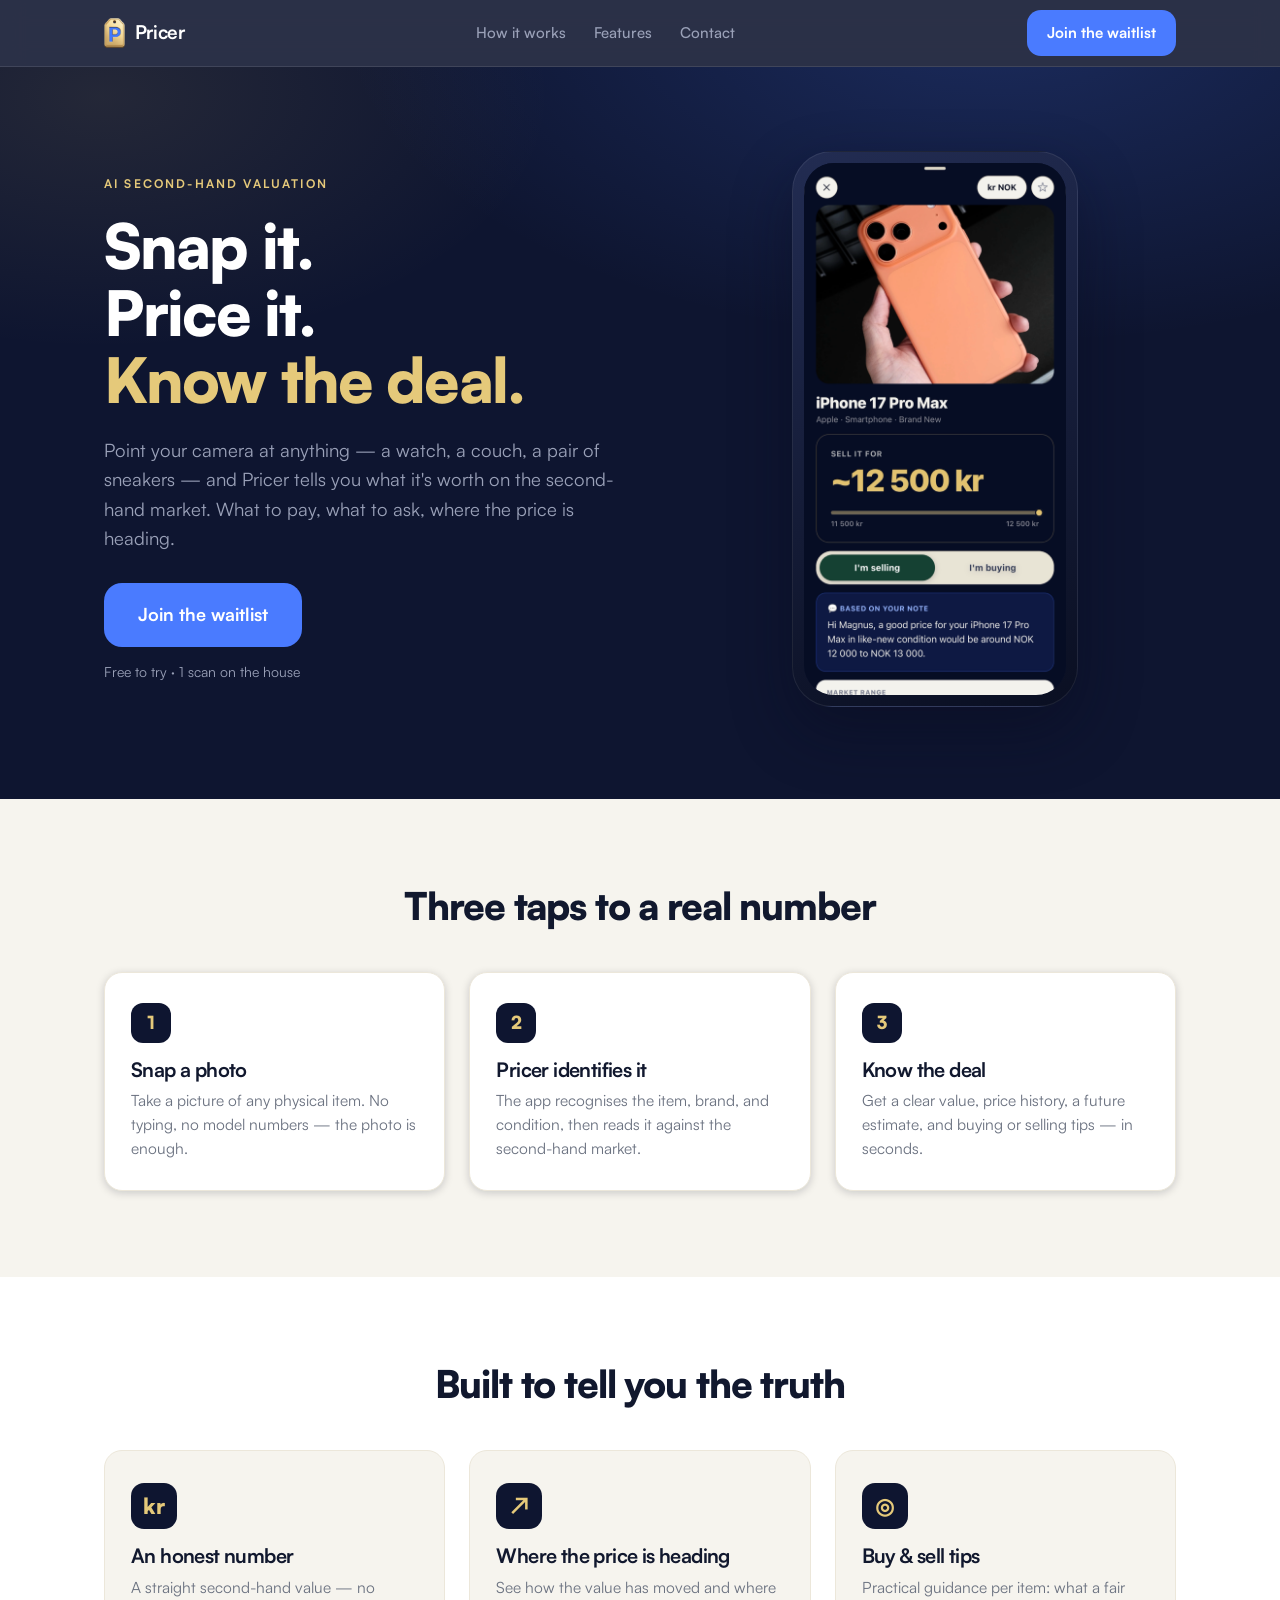
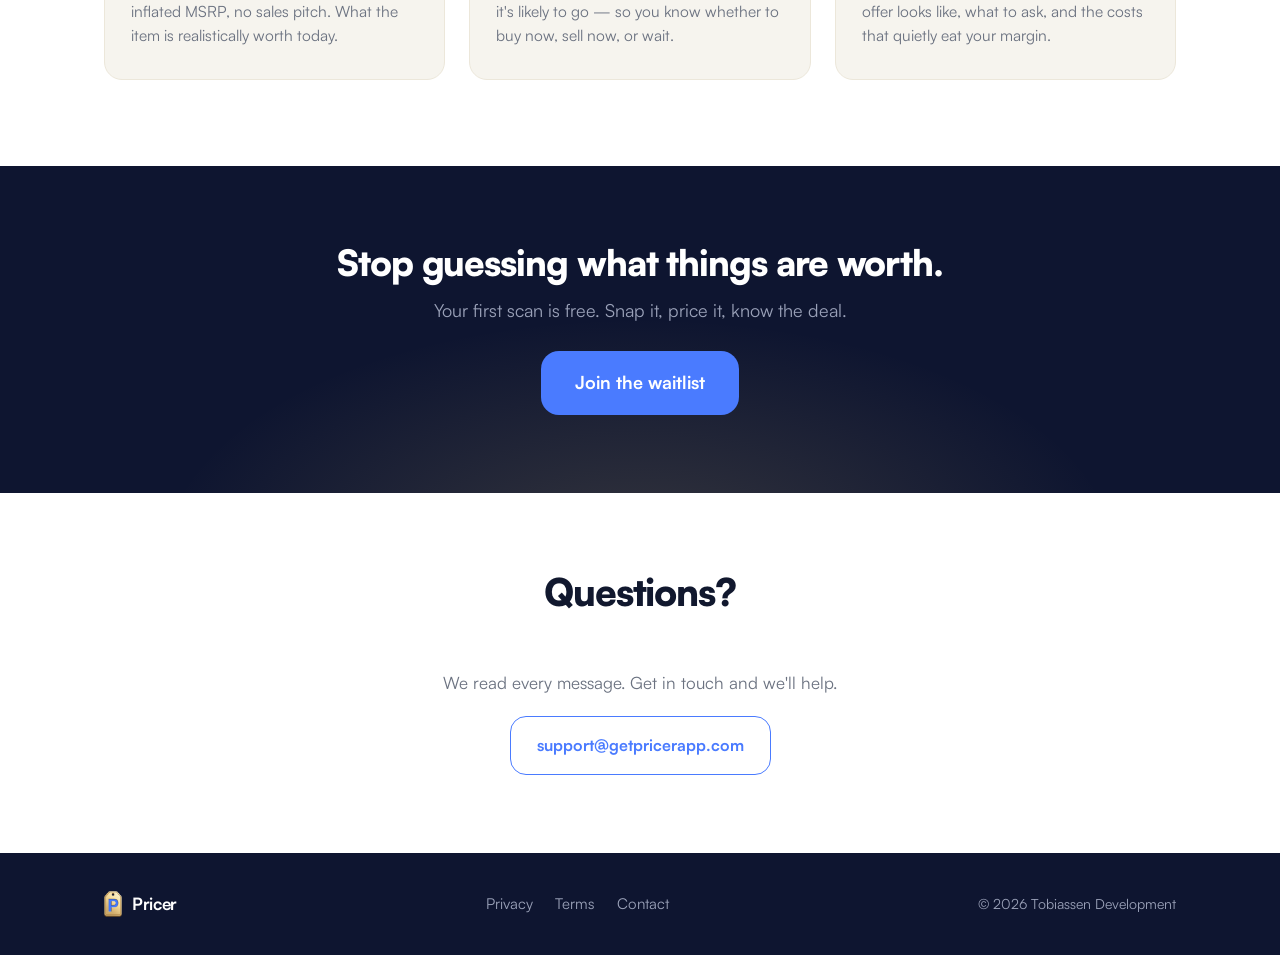
==== commit 79baae5a: "feat(web): real screenshot hero + waitlist CTAs - Replace the CSS ResultsScreen recreation with a re" ====
--- a/index.html
+++ b/index.html
@@ -32,7 +32,7 @@
       </nav>
       <!-- PLACEHOLDER href: swap "#download" for the real App Store URL once live
            (expected: https://apps.apple.com/app/id6774167590) -->
-      <a href="#download" class="btn btn-primary btn-sm">Download</a>
+      <a href="https://mailchi.mp/tobiassendevelopment/pricer-venteliste" class="btn btn-primary btn-sm" target="_blank" rel="noopener">Join the waitlist</a>
     </div>
   </header>
 
@@ -48,47 +48,17 @@
           what to ask, where the price is heading.
         </p>
         <div class="hero-cta">
-          <!-- PLACEHOLDER href: real App Store URL once live -->
-          <a href="#download" class="badge-link" aria-label="Download on the App Store">
-            <img src="assets/app-store-badge.svg" alt="Download on the App Store" class="store-badge">
-          </a>
+          <!-- Pre-launch: waitlist CTA. Swap back to the App Store badge at launch. -->
+          <a href="https://mailchi.mp/tobiassendevelopment/pricer-venteliste" class="btn btn-primary btn-lg" target="_blank" rel="noopener">Join the waitlist</a>
           <p class="hero-note">Free to try · 1 scan on the house</p>
         </div>
       </div>
 
-      <!-- Faithful recreation of the app's ResultsScreen -->
+      <!-- Real app screenshot — ResultsScreen (status bar cropped in CSS) -->
       <div class="hero-art">
         <div class="phone">
-          <div class="phone-screen">
-            <div class="scr-item">Omega Speedmaster</div>
-            <div class="scr-pose"><span class="on">Buy</span><span>Sell</span></div>
-
-            <div class="scr-verdict">
-              <span class="lbl">Estimated value</span>
-              <span class="num">38&thinsp;500&nbsp;kr</span>
-              <span class="sub">▲ Fair deal below 35&thinsp;000 kr</span>
-            </div>
-
-            <div class="scr-stats">
-              <div class="scr-stat"><div class="s-lbl">Demand</div><div class="s-val">High</div></div>
-              <div class="scr-stat"><div class="s-lbl">12-mo</div><div class="s-val up">▲ 6%</div></div>
-              <div class="scr-stat"><div class="s-lbl">Liquidity</div><div class="s-val">Fast</div></div>
-            </div>
-
-            <div class="scr-chart">
-              <div class="c-lbl">Price trajectory</div>
-              <div class="scr-trace">
-                <svg viewBox="0 0 260 78" preserveAspectRatio="none" aria-hidden="true">
-                  <!-- past: gold solid -->
-                  <polyline points="4,60 44,52 84,56 124,34" fill="none" stroke="#E5C97A" stroke-width="3" stroke-linecap="round" stroke-linejoin="round"/>
-                  <!-- future: blue, projected -->
-                  <polyline points="124,34 168,40 210,22 256,12" fill="none" stroke="#4A7BFF" stroke-width="3" stroke-linecap="round" stroke-linejoin="round" stroke-opacity="0.85" stroke-dasharray="1 0"/>
-                  <!-- "now" dot -->
-                  <circle cx="124" cy="34" r="5" fill="#E5C97A"/>
-                  <circle cx="256" cy="12" r="4" fill="#4A7BFF"/>
-                </svg>
-              </div>
-            </div>
+          <div class="phone-screen shot">
+            <img src="assets/hero-results.png" alt="Pricer valuing an iPhone 17 Pro Max — sell it for about 12 500 kr, with price range and where the value is heading">
           </div>
         </div>
       </div>
@@ -160,10 +130,8 @@
     <div class="container cta-inner">
       <h2>Stop guessing what things are worth.</h2>
       <p>Your first scan is free. Snap it, price it, know the deal.</p>
-      <!-- PLACEHOLDER href: real App Store URL once live -->
-      <a href="#download" class="badge-link" aria-label="Download on the App Store">
-        <img src="assets/app-store-badge.svg" alt="Download on the App Store" class="store-badge">
-      </a>
+      <!-- Pre-launch: waitlist CTA. Swap back to the App Store badge at launch. -->
+      <a href="https://mailchi.mp/tobiassendevelopment/pricer-venteliste" class="btn btn-primary btn-lg" target="_blank" rel="noopener">Join the waitlist</a>
     </div>
   </section>
 
--- a/styles.css
+++ b/styles.css
@@ -73,6 +73,7 @@
 }
 .btn:active { transform: translateY(1px); }
 .btn-sm { padding: 11px 20px; font-size: 15px; border-radius: 14px; }
+.btn-lg { padding: 18px 34px; font-size: 18px; border-radius: 18px; }
 .btn-primary { background: var(--blue); color: #fff; }
 .btn-primary:hover { background: #3B69EE; }
 .btn-gold {
@@ -138,6 +139,18 @@
   border-radius: 30px;
   padding: 22px 16px 18px;
   display: flex; flex-direction: column; gap: 14px;
+}
+/* Real screenshot variant: fill the bezel, clip the iOS status bar off the top */
+.phone-screen.shot {
+  padding: 0;
+  overflow: hidden;
+  aspect-ratio: 1320 / 2678;
+}
+.phone-screen.shot img {
+  width: 100%; height: 100%;
+  object-fit: cover;
+  object-position: 50% 100%;
+  display: block;
 }
 .scr-item { color: var(--offwhite); font-size: 18px; font-weight: 900; letter-spacing: -0.02em; }
 .scr-pose {
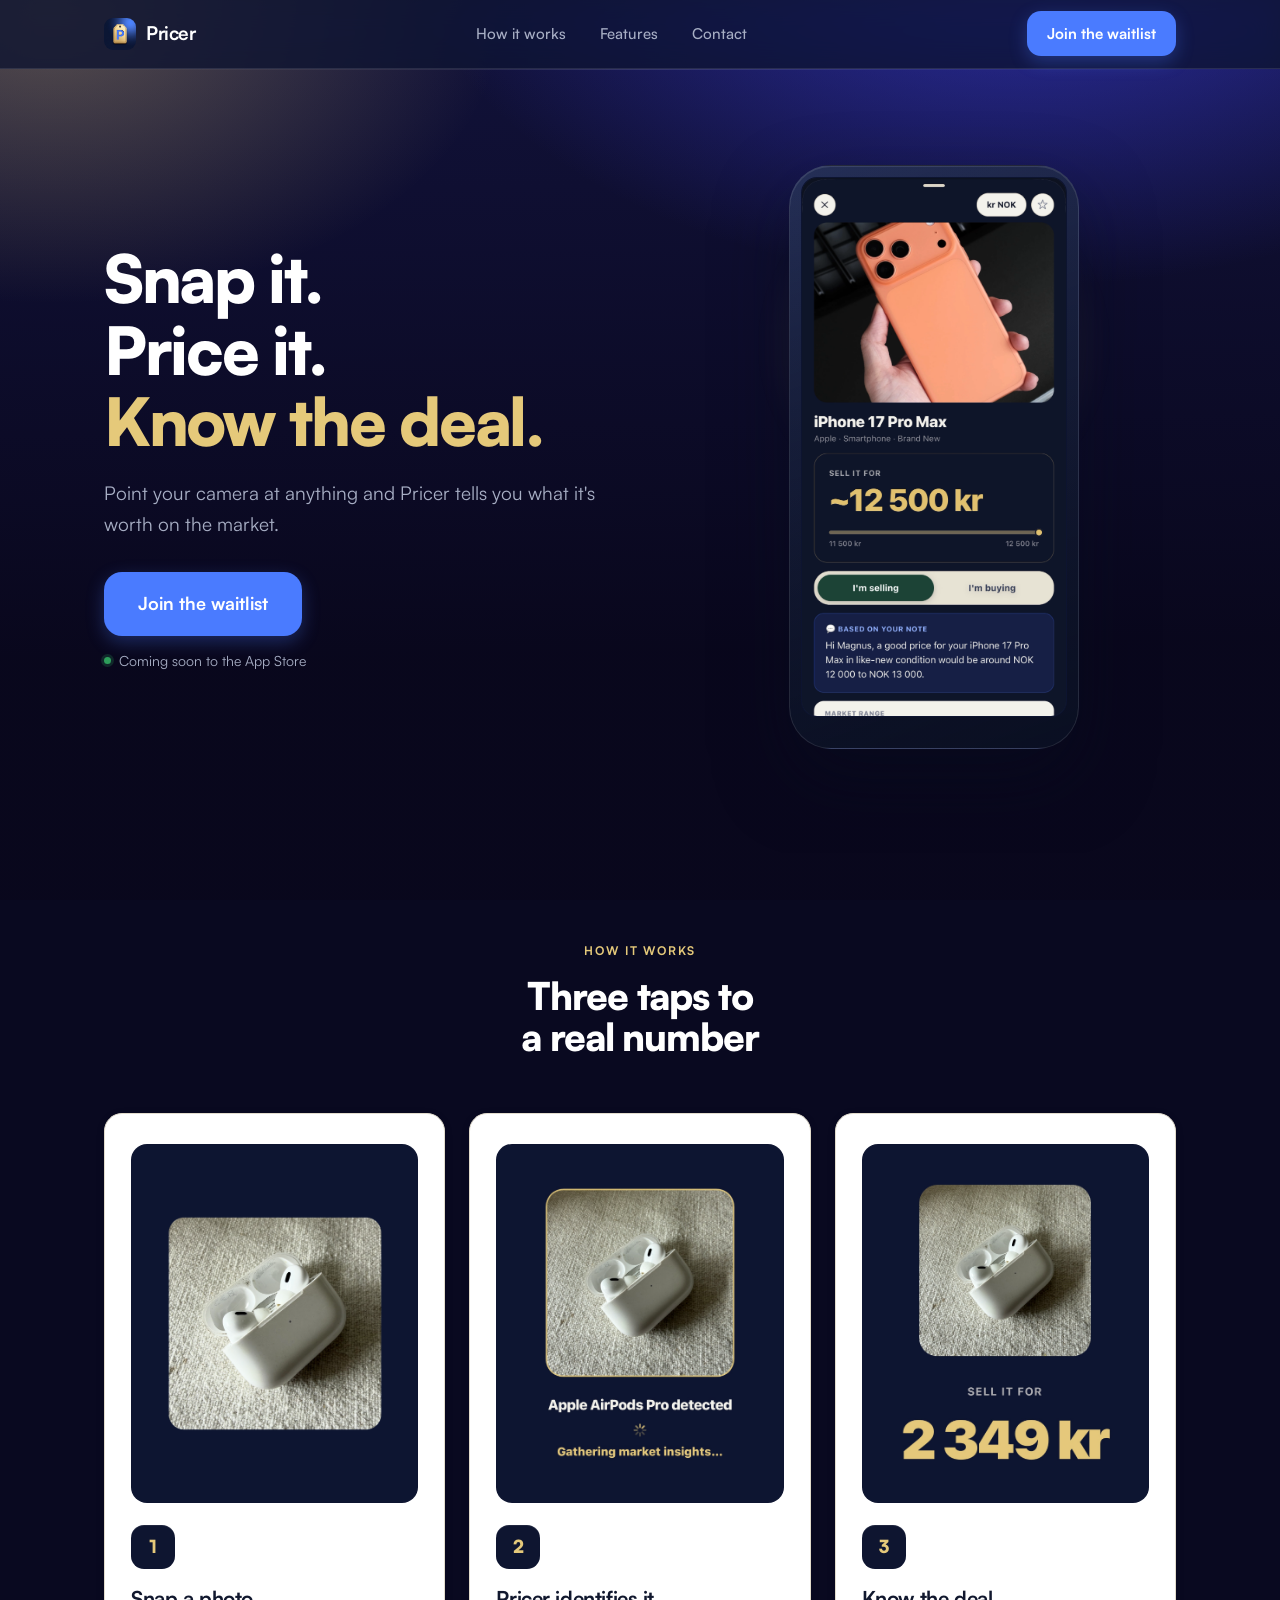
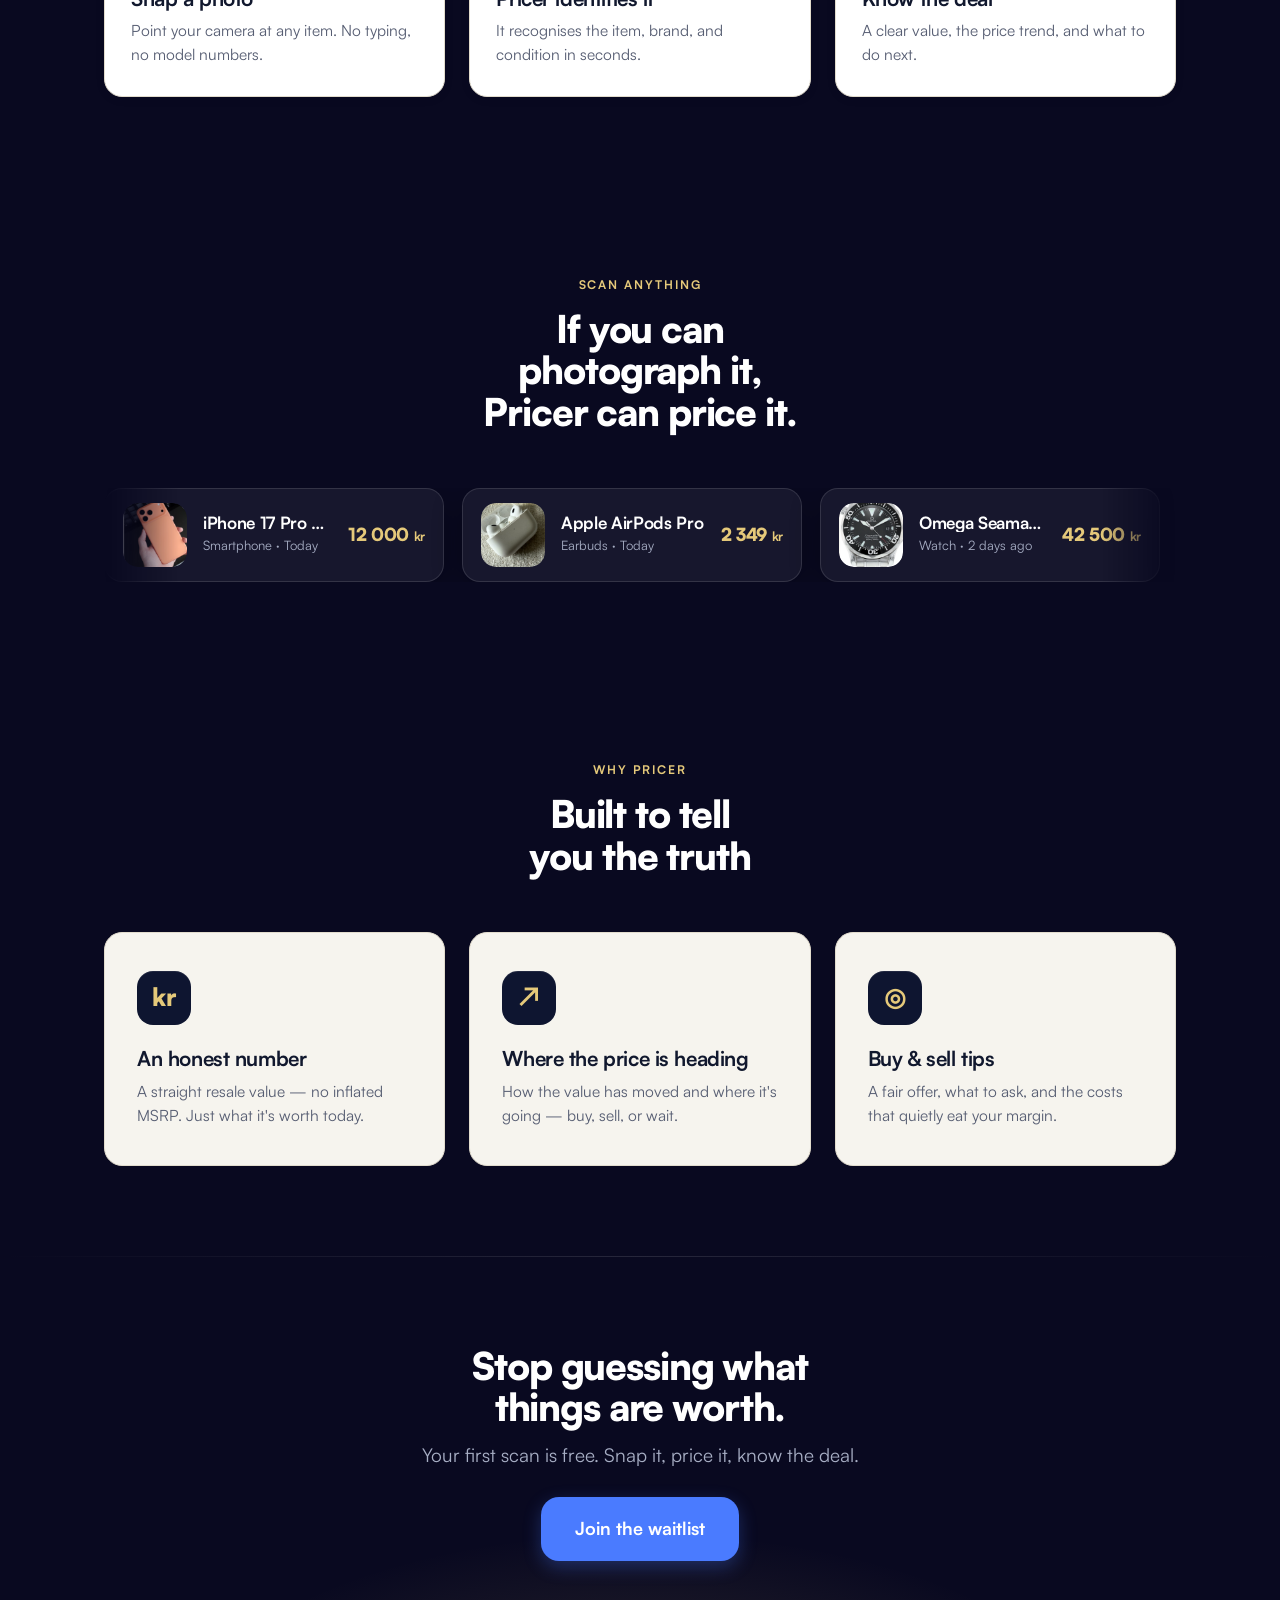
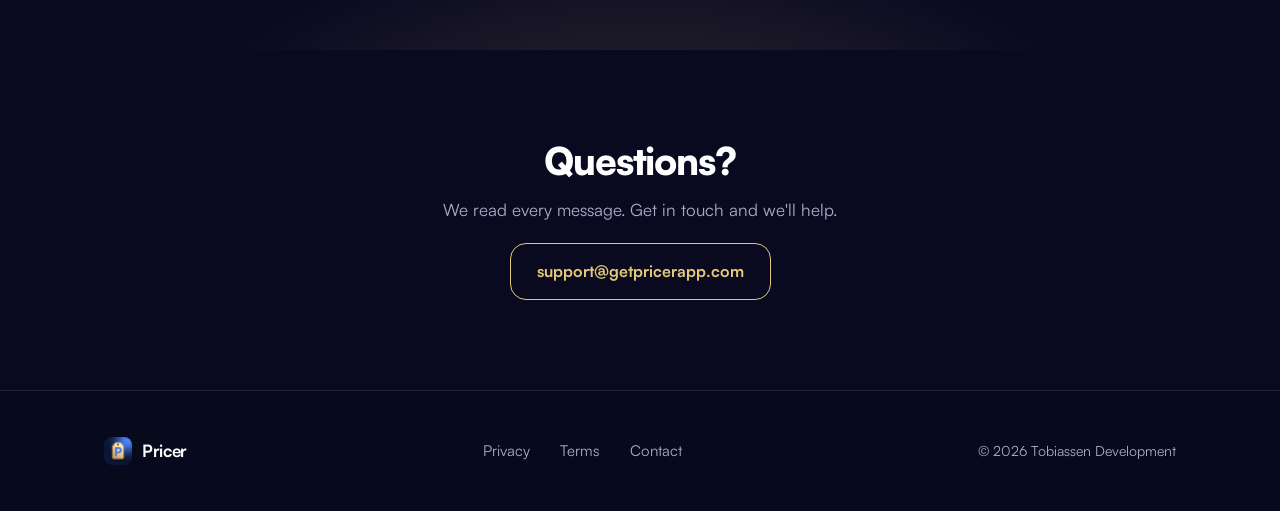
==== commit 0f40ed2f: "feat(web): ship final Claude Design landing page (hero screenshot + how-it-works + scan-anything mar" ====
--- a/index.html
+++ b/index.html
@@ -17,6 +17,8 @@
   <link rel="stylesheet" href="styles.css">
 </head>
 <body>
+
+  <a href="#main" class="skip-link">Skip to content</a>
 
   <!-- ── Sticky nav ───────────────────────────────────────────────────────── -->
   <header class="nav" id="top">
@@ -36,21 +38,20 @@
     </div>
   </header>
 
+  <main id="main">
+
   <!-- ── Hero ─────────────────────────────────────────────────────────────── -->
   <section class="hero">
     <div class="container hero-inner">
       <div class="hero-copy">
-        <p class="eyebrow">AI second-hand valuation</p>
         <h1 class="hero-title">Snap it.<br>Price it.<br><span class="accent">Know the deal.</span></h1>
         <p class="hero-pitch">
-          Point your camera at anything — a watch, a couch, a pair of sneakers — and
-          Pricer tells you what it's worth on the second-hand market. What to pay,
-          what to ask, where the price is heading.
+          Point your camera at anything and Pricer tells you what it's worth on the market.
         </p>
         <div class="hero-cta">
           <!-- Pre-launch: waitlist CTA. Swap back to the App Store badge at launch. -->
           <a href="https://mailchi.mp/tobiassendevelopment/pricer-venteliste" class="btn btn-primary btn-lg" target="_blank" rel="noopener">Join the waitlist</a>
-          <p class="hero-note">Free to try · 1 scan on the house</p>
+          <p class="hero-note">Coming soon to the App&nbsp;Store</p>
         </div>
       </div>
 
@@ -68,46 +69,67 @@
   <!-- ── How it works ─────────────────────────────────────────────────────── -->
   <section class="how" id="how">
     <div class="container">
-      <h2 class="section-title">Three taps to a real number</h2>
+      <div class="section-head">
+        <span class="section-kicker">How it works</span>
+        <h2 class="section-title">Three taps to a real number</h2>
+      </div>
       <div class="steps">
         <div class="step">
+          <div class="shot"><img src="assets/how-1.jpg" alt="Pricer reading a photo of AirPods Pro: detecting item" loading="lazy"></div>
           <span class="step-num">1</span>
           <h3>Snap a photo</h3>
-          <p>Take a picture of any physical item. No typing, no model numbers — the photo is enough.</p>
+          <p>Point your camera at any item. No typing, no model numbers.</p>
         </div>
         <div class="step">
+          <div class="shot"><img src="assets/how-2.jpg" alt="Pricer recognising AirPods Pro and gathering market insights" loading="lazy"></div>
           <span class="step-num">2</span>
           <h3>Pricer identifies it</h3>
-          <p>The app recognises the item, brand, and condition, then reads it against the second-hand market.</p>
+          <p>It recognises the item, brand, and condition in seconds.</p>
         </div>
         <div class="step">
+          <div class="shot"><img src="assets/how-3.jpg" alt="Pricer result: sell the AirPods Pro for 2 349 kr" loading="lazy"></div>
           <span class="step-num">3</span>
           <h3>Know the deal</h3>
-          <p>Get a clear value, price history, a future estimate, and buying or selling tips — in seconds.</p>
-        </div>
-      </div>
+          <p>A clear value, the price trend, and what to do next.</p>
+        </div>
+      </div>
+    </div>
+  </section>
+
+  <!-- ── Scan anything (interactive showcase) ─────────────────────────────── -->
+  <section class="showcase" id="showcase">
+    <div class="container">
+      <div class="section-head">
+        <span class="section-kicker">Scan anything</span>
+        <h2 class="section-title">If you can photograph it, Pricer can price it.</h2>
+      </div>
+      <!-- JS fills .showcase-stage based on the controls (layout + style) -->
+      <div class="showcase-stage" data-layout="marquee" data-style="glass"></div>
     </div>
   </section>
 
   <!-- ── Feature cards ────────────────────────────────────────────────────── -->
   <section class="features" id="features">
     <div class="container">
-      <h2 class="section-title">Built to tell you the truth</h2>
+      <div class="section-head">
+        <span class="section-kicker">Why Pricer</span>
+        <h2 class="section-title">Built to tell you the truth</h2>
+      </div>
       <div class="cards">
         <div class="card">
           <div class="card-tag">kr</div>
           <h3>An honest number</h3>
-          <p>A straight second-hand value — no inflated MSRP, no sales pitch. What the item is realistically worth today.</p>
+          <p>A straight resale value — no inflated MSRP. Just what it's worth today.</p>
         </div>
         <div class="card">
           <div class="card-tag">↗</div>
           <h3>Where the price is heading</h3>
-          <p>See how the value has moved and where it's likely to go — so you know whether to buy now, sell now, or wait.</p>
+          <p>How the value has moved and where it's going — buy, sell, or wait.</p>
         </div>
         <div class="card">
           <div class="card-tag">◎</div>
           <h3>Buy &amp; sell tips</h3>
-          <p>Practical guidance per item: what a fair offer looks like, what to ask, and the costs that quietly eat your margin.</p>
+          <p>A fair offer, what to ask, and the costs that quietly eat your margin.</p>
         </div>
       </div>
     </div>
@@ -144,6 +166,8 @@
     </div>
   </section>
 
+  </main>
+
   <!-- ── Footer ───────────────────────────────────────────────────────────── -->
   <footer class="footer">
     <div class="container footer-inner">
@@ -160,5 +184,55 @@
     </div>
   </footer>
 
+  <script>
+    // Subtle nav elevation once the page leaves the hero — dependency-free.
+    (function () {
+      var nav = document.querySelector('.nav');
+      if (!nav) return;
+      var ticking = false;
+      function update() {
+        nav.classList.toggle('scrolled', window.scrollY > 24);
+        ticking = false;
+      }
+      window.addEventListener('scroll', function () {
+        if (!ticking) { ticking = true; requestAnimationFrame(update); }
+      }, { passive: true });
+      update();
+    })();
+  </script>
+
+  <script>
+    // ── "Scan anything" showcase — renders the item cards into the marquee.
+    (function () {
+      var stage = document.querySelector('.showcase-stage');
+      if (!stage) return;
+
+      var ITEMS = [
+        { img: 'assets/item-iphone.png',  title: 'iPhone 17 Pro Max',     cat: 'Smartphone',       time: 'Today',      price: '12 000' },
+        { img: 'assets/item-airpods.png', title: 'Apple AirPods Pro',      cat: 'Earbuds',          time: 'Today',      price: '2 349'  },
+        { img: 'assets/item-watch.png',   title: 'Omega Seamaster',       cat: 'Watch',            time: '2 days ago', price: '42 500' },
+        { img: 'https://images.unsplash.com/photo-1542291026-7eec264c27ff?w=240&h=240&fit=crop&q=80', title: 'Nike Air Max 90', cat: 'Sneakers', time: '3 days ago', price: '899' },
+        { img: 'assets/item-charger.png', title: 'Zaptec EV Charger',     cat: 'Charging station', time: '2 days ago', price: '5 299'  },
+        { img: 'https://images.unsplash.com/photo-1502920917128-1aa500764cbd?w=240&h=240&fit=crop&q=80', title: 'Fujifilm X100V', cat: 'Camera', time: '4 days ago', price: '11 900' },
+        { img: 'assets/item-art.png',     title: 'The Creation of Adam',  cat: 'Art reproduction', time: '5 days ago', price: '2 099'  },
+        { img: 'https://images.unsplash.com/photo-1485965120184-e220f721d03e?w=240&h=240&fit=crop&q=80', title: 'Vintage Road Bike', cat: 'Bicycle', time: '6 days ago', price: '4 500' }
+      ];
+
+      function card(it) {
+        return '<article class="sc-card">' +
+          '<img class="sc-thumb" src="' + it.img + '" alt="' + it.title + '" loading="lazy">' +
+          '<div class="sc-body">' +
+            '<h3 class="sc-name">' + it.title + '</h3>' +
+            '<p class="sc-meta">' + it.cat + ' · ' + it.time + '</p>' +
+          '</div>' +
+          '<p class="sc-price">' + it.price + ' <span>kr</span></p>' +
+        '</article>';
+      }
+
+      // Duplicate the run so the marquee loop is seamless.
+      stage.innerHTML = '<div class="sc-track">' + ITEMS.concat(ITEMS).map(card).join('') + '</div>';
+    })();
+  </script>
+
 </body>
 </html>
--- a/styles.css
+++ b/styles.css
@@ -30,19 +30,42 @@
   --navy:     #0E1530;
   --navy-2:   #161E3D;
   --gold:     #E5C97A;
+  --gold-soft:#EED596;
   --gold-deep:#B0822A;   /* deeper gold for text on light, per app */
   --blue:     #4A7BFF;
+  --blue-deep:#3B69EE;
   --offwhite: #F6F4EE;
   --surface-alt: #ECE7DA;
   --ink:      #11182E;   /* dark navy text on light, per app textPrimary */
-  --muted:    #6B7280;
-  --muted-on-dark: #9AA1B8;
+  --muted:    #565D72;   /* AA-safe body grey on offwhite/white (≥4.5:1) */
+  --muted-soft:#6B7280;
+  --muted-on-dark: #A7AEC4;  /* AA-safe light grey on navy */
   --green:    #2E9E5B;   /* appreciating */
   --card-border: #E2DCCD;
   --border-dark: rgba(255,255,255,0.10);
   --maxw:     1120px;
-  --shadow-card: 0 2px 8px rgba(8,12,30,0.18);
-  --shadow-float: 0 24px 60px rgba(8,12,30,0.45);
+
+  /* Type scale — fluid, coherent ratio */
+  --fs-display: clamp(40px, 4.4vw + 1rem, 66px);
+  --fs-h2:      clamp(28px, 1.6vw + 1.1rem, 40px);
+  --fs-h3:      clamp(19px, 0.3vw + 1.05rem, 21px);
+  --fs-lead:    clamp(17px, 0.4vw + 0.95rem, 19px);
+  --fs-body:    16px;
+
+  /* Spacing rhythm */
+  --section-y:  clamp(64px, 7vw, 96px);
+  --gap:        24px;
+
+  --shadow-card:  0 2px 8px rgba(8,12,30,0.10);
+  --shadow-hover: 0 18px 40px rgba(4,8,22,0.40);
+  --shadow-float: 0 30px 70px rgba(8,12,30,0.50);
+  --ring: 0 0 0 3px rgba(74,123,255,0.55), 0 0 0 5px rgba(255,255,255,0.85);
+
+  /* Site-wide background gradient — baked from the theme tweaker. */
+  --bg-hue: 239;
+  --bg-l: 15%;
+  --glow: 0.60;
+  --bg-angle: 179deg;
 }
 
 * { box-sizing: border-box; }
@@ -51,92 +74,149 @@
 body {
   margin: 0;
   font-family: "Satoshi", -apple-system, BlinkMacSystemFont, "Segoe UI", sans-serif;
-  color: var(--ink);
-  background: var(--offwhite);
+  color: #fff;
+  background:
+    radial-gradient(1100px 640px at 80% -8%, hsla(var(--bg-hue), 95%, 62%, var(--glow)), transparent 56%),
+    radial-gradient(820px 520px at 4% 2%, rgba(229,201,122, calc(var(--glow) * 0.55)), transparent 55%),
+    linear-gradient(var(--bg-angle), hsl(var(--bg-hue) 54% var(--bg-l)), hsl(calc(var(--bg-hue) + 6) 60% calc(var(--bg-l) - 8%)) 72%);
+  background-color: hsl(var(--bg-hue) 58% 8%);
+  background-attachment: fixed;
   -webkit-font-smoothing: antialiased;
+  text-rendering: optimizeLegibility;
+  font-size: var(--fs-body);
   line-height: 1.55;
 }
 
 .container { width: 100%; max-width: var(--maxw); margin: 0 auto; padding: 0 24px; }
 
-h1, h2, h3 { line-height: 1.08; letter-spacing: -0.03em; margin: 0; font-weight: 900; }
+h1, h2, h3 { line-height: 1.08; letter-spacing: -0.03em; margin: 0; font-weight: 900; text-wrap: balance; }
+
+/* Skip link — visible on keyboard focus */
+.skip-link {
+  position: absolute; left: 16px; top: -60px; z-index: 100;
+  background: var(--blue); color: #fff; padding: 12px 18px; border-radius: 12px;
+  font-weight: 700; text-decoration: none; transition: top .16s ease;
+}
+.skip-link:focus { top: 14px; }
+
+/* Shared keyboard focus ring */
+a:focus-visible, .btn:focus-visible, button:focus-visible {
+  outline: none; box-shadow: var(--ring);
+}
+.nav a:focus-visible, .footer a:focus-visible { box-shadow: 0 0 0 3px rgba(229,201,122,0.65); }
 
 /* ── Buttons (app PillButton: 56px, r16, weight700 · gold CTA r29) ─────────── */
 .btn {
-  display: inline-block;
+  display: inline-flex; align-items: center; justify-content: center;
+  min-height: 44px;
   font-family: inherit;
   font-weight: 700;
   text-decoration: none;
   border-radius: 16px;
-  padding: 16px 26px;
-  transition: transform .12s ease, box-shadow .12s ease, background .12s ease;
+  padding: 15px 26px;
+  transition: transform .14s ease, box-shadow .18s ease, background .14s ease;
+  will-change: transform;
 }
 .btn:active { transform: translateY(1px); }
-.btn-sm { padding: 11px 20px; font-size: 15px; border-radius: 14px; }
+.btn-sm { min-height: 44px; padding: 11px 20px; font-size: 15px; border-radius: 14px; }
 .btn-lg { padding: 18px 34px; font-size: 18px; border-radius: 18px; }
-.btn-primary { background: var(--blue); color: #fff; }
-.btn-primary:hover { background: #3B69EE; }
+.btn-primary {
+  background: var(--blue); color: #fff;
+  box-shadow: 0 6px 18px rgba(74,123,255,0.30);
+}
+.btn-primary:hover { background: var(--blue-deep); transform: translateY(-1px); box-shadow: 0 12px 26px rgba(74,123,255,0.38); }
 .btn-gold {
   background: var(--gold);
   color: var(--navy);
   border-radius: 29px;
   box-shadow: 0 3px 8px rgba(8,12,30,0.18);
 }
-.btn-gold:hover { background: #EED596; }
+.btn-gold:hover { background: var(--gold-soft); transform: translateY(-1px); }
 .btn-outline { border: 1.5px solid var(--blue); color: var(--blue); background: transparent; }
-.btn-outline:hover { background: var(--blue); color: #fff; }
+.btn-outline:hover { background: var(--blue); color: #fff; transform: translateY(-1px); }
 
 /* ── Sticky nav ───────────────────────────────────────────────────────────── */
 .nav {
   position: sticky; top: 0; z-index: 50;
-  background: rgba(14,21,48,0.88);
-  backdrop-filter: saturate(140%) blur(12px);
+  background: rgba(14,21,48,0.80);
+  backdrop-filter: saturate(140%) blur(14px);
+  -webkit-backdrop-filter: saturate(140%) blur(14px);
   border-bottom: 1px solid var(--border-dark);
-}
-.nav-inner { display: flex; align-items: center; justify-content: space-between; height: 66px; }
-.brand { display: flex; align-items: center; gap: 10px; text-decoration: none; }
-.brand img { height: 30px; width: auto; display: block; }
+  transition: background .25s ease, box-shadow .25s ease, border-color .25s ease;
+}
+.nav.scrolled {
+  background: rgba(11,16,38,0.94);
+  box-shadow: 0 10px 30px rgba(0,0,0,0.28);
+  border-bottom-color: rgba(255,255,255,0.06);
+}
+.nav-inner { display: flex; align-items: center; justify-content: space-between; height: 68px; gap: 20px; }
+.brand { display: flex; align-items: center; gap: 10px; text-decoration: none; border-radius: 10px; }
+.brand img { height: 32px; width: auto; display: block; border-radius: 9px; }
 .brand-name { color: #fff; font-weight: 700; font-size: 19px; letter-spacing: -0.02em; }
-.nav-links { display: flex; gap: 28px; }
-.nav-links a { color: var(--muted-on-dark); text-decoration: none; font-size: 15px; font-weight: 500; transition: color .12s; }
-.nav-links a:hover { color: #fff; }
+.nav-links { display: flex; gap: 6px; }
+.nav-links a {
+  color: var(--muted-on-dark); text-decoration: none; font-size: 15px; font-weight: 500;
+  padding: 11px 14px; border-radius: 10px;
+  display: inline-flex; align-items: center; min-height: 44px;
+  transition: color .14s, background .14s;
+}
+.nav-links a:hover { color: #fff; background: rgba(255,255,255,0.06); }
 
 /* ── Hero ─────────────────────────────────────────────────────────────────── */
 .hero {
-  background:
-    radial-gradient(1100px 560px at 78% -8%, rgba(74,123,255,0.22), transparent 60%),
-    radial-gradient(820px 460px at 8% 4%, rgba(229,201,122,0.10), transparent 55%),
-    var(--navy);
+  position: relative;
+  background: transparent;
   color: #fff;
-  padding: 84px 0 92px;
+  padding: clamp(56px, 8vw, 96px) 0 clamp(64px, 9vw, 104px);
   overflow: hidden;
 }
-.hero-inner { display: grid; grid-template-columns: 1.05fr 0.95fr; gap: 56px; align-items: center; }
+/* faint top hairline of light, premium edge */
+.hero::before {
+  content: ""; position: absolute; inset: 0 0 auto 0; height: 1px;
+  background: linear-gradient(90deg, transparent, rgba(255,255,255,0.12), transparent);
+}
+.hero-inner { display: grid; grid-template-columns: 1.04fr 0.96fr; gap: clamp(40px, 5vw, 64px); align-items: center; }
 .eyebrow {
-  text-transform: uppercase; letter-spacing: 0.18em;
-  font-size: 12px; font-weight: 700; color: var(--gold); margin: 0 0 18px;
-}
-.hero-title { font-size: 62px; font-weight: 900; }
+  display: inline-flex; align-items: center; gap: 8px;
+  text-transform: uppercase; letter-spacing: 0.16em;
+  font-size: 12px; font-weight: 700; color: var(--gold);
+  margin: 0 0 20px; padding: 7px 14px;
+  background: rgba(229,201,122,0.10);
+  border: 1px solid rgba(229,201,122,0.22);
+  border-radius: 999px;
+}
+.eyebrow::before { content: ""; width: 6px; height: 6px; border-radius: 50%; background: var(--gold); }
+.hero-title { font-size: var(--fs-display); font-weight: 900; letter-spacing: -0.035em; }
 .hero-title .accent { color: var(--gold); }
-.hero-pitch { margin: 22px 0 30px; font-size: 18.5px; line-height: 1.6; color: var(--muted-on-dark); max-width: 30em; }
+.hero-pitch { margin: 22px 0 32px; font-size: var(--fs-lead); line-height: 1.62; color: var(--muted-on-dark); max-width: 31em; }
 .hero-cta { display: flex; flex-direction: column; gap: 14px; align-items: flex-start; }
-.hero-note { margin: 0; font-size: 14px; color: var(--muted-on-dark); }
+.hero-note { margin: 0; font-size: 14px; color: var(--muted-on-dark); display: inline-flex; align-items: center; gap: 8px; }
+.hero-note::before { content: ""; width: 7px; height: 7px; border-radius: 50%; background: var(--green); box-shadow: 0 0 0 3px rgba(46,158,91,0.22); }
 .badge-link { display: inline-block; }
 .store-badge { height: 54px; width: auto; display: block; }
 
 /* ── Phone mockup = faithful ResultsScreen ────────────────────────────────── */
-.hero-art { display: flex; justify-content: center; }
+.hero-art { display: flex; justify-content: center; position: relative; }
+/* soft gold halo behind the device */
+.hero-art::before {
+  content: ""; position: absolute; width: 360px; height: 360px; border-radius: 50%;
+  background: radial-gradient(circle, rgba(229,201,122,0.22), transparent 68%);
+  filter: blur(8px); z-index: 0;
+}
 .phone {
-  width: 286px;
-  border-radius: 40px;
+  position: relative; z-index: 1;
+  width: clamp(248px, 26vw, 290px);
+  border-radius: 42px;
   padding: 11px;
-  background: linear-gradient(160deg, #222C52, #0A0F22);
-  box-shadow: var(--shadow-float);
-  border: 1px solid rgba(255,255,255,0.08);
-}
+  background: linear-gradient(160deg, #2A356042, #0A0F22), linear-gradient(160deg, #232D54, #0A0F22);
+  box-shadow: var(--shadow-float), inset 0 1px 0 rgba(255,255,255,0.10);
+  border: 1px solid rgba(255,255,255,0.10);
+  animation: phoneFloat 7s ease-in-out infinite;
+}
+@keyframes phoneFloat { 0%,100% { transform: translateY(0); } 50% { transform: translateY(-10px); } }
 .phone-screen {
   background: var(--navy);
-  border-radius: 30px;
+  border-radius: 31px;
   padding: 22px 16px 18px;
   display: flex; flex-direction: column; gap: 14px;
 }
@@ -176,64 +256,163 @@
 }
 .scr-chart .c-lbl { font-size: 10.5px; font-weight: 700; text-transform: uppercase; letter-spacing: 0.06em; color: var(--muted); margin-bottom: 8px; }
 .scr-trace { height: 78px; position: relative; }
-/* gold past line + blue future line, the app's signature trajectory */
 .scr-trace svg { width: 100%; height: 100%; display: block; }
 
 /* ── Section shells ───────────────────────────────────────────────────────── */
-.section-title { font-size: 38px; font-weight: 900; text-align: center; margin-bottom: 46px; }
-.how { padding: 86px 0; background: var(--offwhite); }
-.features { padding: 86px 0; background: #fff; }
+.section-head { text-align: center; max-width: 34ch; margin: 0 auto clamp(40px, 5vw, 56px); }
+.section-title { font-size: var(--fs-h2); font-weight: 900; text-align: center; margin: 0; color: #fff; }
+.section-kicker {
+  display: block; text-align: center; text-transform: uppercase; letter-spacing: 0.16em;
+  font-size: 12px; font-weight: 700; color: var(--gold); margin-bottom: 14px;
+}
+.how { padding: var(--section-y) 0; background: transparent; }
+.features { padding: var(--section-y) 0; background: transparent; }
 
 /* ── Steps ────────────────────────────────────────────────────────────────── */
-.steps { display: grid; grid-template-columns: repeat(3, 1fr); gap: 24px; }
-.step { background: #fff; border: 1px solid var(--surface-alt); border-radius: 18px; padding: 30px 26px; box-shadow: var(--shadow-card); }
+.steps { display: grid; grid-template-columns: repeat(3, 1fr); gap: var(--gap); }
+.step {
+  position: relative;
+  background: #fff; border: 1px solid var(--card-border); border-radius: 18px;
+  padding: 30px 26px; box-shadow: var(--shadow-card);
+  transition: transform .18s ease, box-shadow .18s ease, border-color .18s ease;
+}
+.step:hover { transform: translateY(-4px); box-shadow: var(--shadow-hover); border-color: var(--surface-alt); }
 .step-num {
-  display: grid; place-items: center; width: 40px; height: 40px; border-radius: 12px;
-  background: var(--navy); color: var(--gold); font-weight: 900; font-size: 18px; margin-bottom: 16px;
-}
-.step h3 { font-size: 20px; margin-bottom: 8px; font-weight: 700; }
+  display: grid; place-items: center; width: 44px; height: 44px; border-radius: 13px;
+  background: var(--navy); color: var(--gold); font-weight: 900; font-size: 18px; margin-bottom: 18px;
+  box-shadow: inset 0 1px 0 rgba(255,255,255,0.08);
+}
+.step h3 { font-size: var(--fs-h3); margin-bottom: 8px; font-weight: 700; letter-spacing: -0.02em; color: var(--ink); }
 .step p { margin: 0; color: var(--muted); font-size: 15.5px; }
 
 /* ── Feature cards ────────────────────────────────────────────────────────── */
-.cards { display: grid; grid-template-columns: repeat(3, 1fr); gap: 24px; }
-.card { background: var(--offwhite); border: 1px solid var(--surface-alt); border-radius: 18px; padding: 32px 26px; }
+.cards { display: grid; grid-template-columns: repeat(3, 1fr); gap: var(--gap); }
+.card {
+  background: var(--offwhite); border: 1px solid var(--card-border); border-radius: 18px;
+  padding: 38px 32px;
+  transition: transform .18s ease, box-shadow .18s ease, border-color .18s ease;
+}
+.features .card:hover { transform: translateY(-4px); box-shadow: var(--shadow-hover); border-color: var(--surface-alt); }
 .card-tag {
-  display: inline-grid; place-items: center; width: 46px; height: 46px; border-radius: 13px;
-  background: var(--navy); color: var(--gold); font-size: 22px; font-weight: 900; margin-bottom: 16px;
-}
-.card h3 { font-size: 20px; margin-bottom: 8px; font-weight: 700; }
+  display: inline-grid; place-items: center; width: 54px; height: 54px; border-radius: 16px;
+  background: var(--navy); color: var(--gold); font-size: 25px; font-weight: 900; margin-bottom: 22px;
+  box-shadow: inset 0 1px 0 rgba(255,255,255,0.08);
+}
+.card h3 { font-size: var(--fs-h3); margin-bottom: 10px; font-weight: 700; letter-spacing: -0.02em; color: var(--ink); }
 .card p { margin: 0; color: var(--muted); font-size: 15.5px; }
 
+/* ── "Scan anything" showcase ─────────────────────────────────────────────── */
+.showcase { padding: var(--section-y) 0; }
+
+/* base card (List defaults) */
+.sc-card {
+  display: flex; align-items: center; gap: 16px;
+  padding: 14px 18px; border-radius: 18px;
+  background: var(--offwhite); border: 1px solid var(--card-border);
+  box-shadow: var(--shadow-card);
+  transition: transform .18s ease, box-shadow .18s ease;
+}
+.sc-thumb { width: 64px; height: 64px; border-radius: 15px; object-fit: cover; flex: none; display: block; }
+.sc-body { flex: 1; min-width: 0; }
+.sc-name { margin: 0; font-size: 17px; font-weight: 700; color: var(--ink); letter-spacing: -0.02em; white-space: nowrap; overflow: hidden; text-overflow: ellipsis; }
+.sc-meta { margin: 3px 0 0; font-size: 13px; color: var(--muted); }
+.sc-price { margin: 0; font-size: 18px; font-weight: 800; color: var(--gold-deep); letter-spacing: -0.02em; white-space: nowrap; }
+.sc-price span { font-size: 13px; font-weight: 700; }
+
+.showcase-stage:not([data-layout="marquee"]) .sc-card:hover { transform: translateY(-3px); box-shadow: var(--shadow-hover); }
+
+/* Layout: List */
+.showcase-stage[data-layout="list"] { display: flex; flex-direction: column; gap: 14px; max-width: 640px; margin: 0 auto; }
+
+/* Layout: Grid */
+.showcase-stage[data-layout="grid"] { display: grid; grid-template-columns: repeat(4, 1fr); gap: 18px; }
+.showcase-stage[data-layout="grid"] .sc-card { flex-direction: column; align-items: stretch; gap: 12px; padding: 14px; }
+.showcase-stage[data-layout="grid"] .sc-thumb { width: 100%; height: auto; aspect-ratio: 1; border-radius: 14px; }
+.showcase-stage[data-layout="grid"] .sc-name { white-space: normal; }
+.showcase-stage[data-layout="grid"] .sc-price { font-size: 17px; }
+
+/* Layout: Marquee */
+.showcase-stage[data-layout="marquee"] {
+  overflow: hidden;
+  -webkit-mask: linear-gradient(90deg, transparent, #000 7%, #000 93%, transparent);
+          mask: linear-gradient(90deg, transparent, #000 7%, #000 93%, transparent);
+}
+.sc-track { display: flex; gap: 18px; width: max-content; animation: scMarquee 36s linear infinite; }
+.sc-track:hover { animation-play-state: paused; }
+.showcase-stage[data-layout="marquee"] .sc-card { width: 340px; flex: none; }
+@keyframes scMarquee { from { transform: translateX(0); } to { transform: translateX(calc(-50% - 9px)); } }
+
+/* Style: Glass (translucent on the navy background) */
+.showcase-stage[data-style="glass"] .sc-card {
+  background: rgba(255,255,255,0.06); border-color: rgba(255,255,255,0.12);
+  box-shadow: 0 8px 30px rgba(0,0,0,0.25);
+  -webkit-backdrop-filter: blur(10px); backdrop-filter: blur(10px);
+}
+.showcase-stage[data-style="glass"] .sc-name { color: #fff; }
+.showcase-stage[data-style="glass"] .sc-meta { color: var(--muted-on-dark); }
+.showcase-stage[data-style="glass"] .sc-price { color: var(--gold); }
+
+/* ── Image placeholder wells (swap for real screenshots) ──────────────────── */
+/* ── App-screenshot tiles ─────────────────────────────────────────────────── */
+.shot {
+  position: relative;
+  border-radius: 16px;
+  overflow: hidden;
+  background: var(--navy);
+  border: 1px solid rgba(14,21,48,0.12);
+  box-shadow: inset 0 0 0 1px rgba(255,255,255,0.05);
+  aspect-ratio: 2 / 3;
+  margin-bottom: 20px;
+}
+.shot img { width: 100%; height: 100%; object-fit: contain; display: block; }
+
+/* How-it-works step shots are 4:5 promo cards — fill the tile edge-to-edge */
+.step .shot { aspect-ratio: 4 / 5; margin-bottom: 22px; }
+.step .shot img { object-fit: cover; }
+
 /* Reviews (hidden until real reviews exist — no fakes) */
-.reviews { padding: 86px 0; background: var(--offwhite); }
+.reviews { padding: var(--section-y) 0; background: transparent; }
 .review .stars { color: var(--gold-deep); letter-spacing: 2px; margin-bottom: 12px; }
 .review .quote { font-size: 16px; color: var(--ink); }
 .review .reviewer { font-size: 14px; color: var(--muted); margin-top: 14px; }
 
 /* ── CTA band ─────────────────────────────────────────────────────────────── */
 .cta-band {
-  background: radial-gradient(800px 400px at 50% 120%, rgba(229,201,122,0.18), transparent 60%), var(--navy);
-  color: #fff; padding: 78px 0;
+  position: relative;
+  background: radial-gradient(800px 380px at 50% 128%, rgba(229,201,122,0.18), transparent 60%);
+  color: #fff; padding: var(--section-y) 0;
+  overflow: hidden;
+}
+.cta-band::before {
+  content: ""; position: absolute; inset: 0 0 auto 0; height: 1px;
+  background: linear-gradient(90deg, transparent, rgba(255,255,255,0.12), transparent);
 }
 .cta-inner { text-align: center; display: flex; flex-direction: column; align-items: center; gap: 14px; }
-.cta-band h2 { font-size: 36px; font-weight: 900; }
-.cta-band p { margin: 0 0 12px; color: var(--muted-on-dark); font-size: 18px; }
+.cta-band h2 { font-size: var(--fs-h2); font-weight: 900; max-width: 16ch; }
+.cta-band p { margin: 0 0 12px; color: var(--muted-on-dark); font-size: var(--fs-lead); }
 
 /* ── Contact ──────────────────────────────────────────────────────────────── */
-.contact { padding: 78px 0; background: #fff; text-align: center; }
+.contact { padding: var(--section-y) 0; background: transparent; text-align: center; }
 .contact-inner { display: flex; flex-direction: column; align-items: center; gap: 12px; }
-.contact p { margin: 0; color: var(--muted); font-size: 17px; }
+.contact .section-title { margin-bottom: 4px; }
+.contact p { margin: 0; color: var(--muted-on-dark); font-size: 17px; }
 .contact .btn { margin-top: 8px; }
+.btn-outline { border-color: var(--gold); color: var(--gold); }
+.btn-outline:hover { background: var(--gold); color: var(--navy); }
 
 /* ── Footer ───────────────────────────────────────────────────────────────── */
-.footer { background: var(--navy); color: var(--muted-on-dark); padding: 38px 0; }
+.footer { background: rgba(6,10,26,0.55); color: var(--muted-on-dark); padding: 40px 0; border-top: 1px solid var(--border-dark); backdrop-filter: blur(6px); -webkit-backdrop-filter: blur(6px); }
 .footer-inner { display: flex; align-items: center; justify-content: space-between; gap: 20px; flex-wrap: wrap; }
 .footer-brand { display: flex; align-items: center; gap: 10px; }
-.footer-brand img { height: 26px; width: auto; }
+.footer-brand img { height: 28px; width: auto; border-radius: 8px; }
 .footer-brand .brand-name { font-size: 17px; }
-.footer-links { display: flex; gap: 22px; }
-.footer-links a { color: var(--muted-on-dark); text-decoration: none; font-size: 15px; }
-.footer-links a:hover { color: #fff; }
+.footer-links { display: flex; gap: 6px; }
+.footer-links a {
+  color: var(--muted-on-dark); text-decoration: none; font-size: 15px;
+  padding: 8px 12px; border-radius: 9px; min-height: 40px; display: inline-flex; align-items: center;
+  transition: color .14s, background .14s;
+}
+.footer-links a:hover { color: #fff; background: rgba(255,255,255,0.06); }
 .copyright { margin: 0; font-size: 14px; }
 
 /* ── Responsive ───────────────────────────────────────────────────────────── */
@@ -242,13 +421,24 @@
   .hero-copy { order: 2; }
   .hero-art { order: 1; }
   .hero-cta { align-items: center; }
+  .eyebrow { margin-left: auto; margin-right: auto; }
   .hero-pitch { margin-left: auto; margin-right: auto; }
-  .hero-title { font-size: 50px; }
-  .steps, .cards { grid-template-columns: 1fr; }
+  .steps, .cards { grid-template-columns: 1fr; max-width: 460px; margin-left: auto; margin-right: auto; }
+  .showcase-stage[data-layout="grid"] { grid-template-columns: repeat(2, 1fr); }
   .nav-links { display: none; }
 }
 @media (max-width: 480px) {
-  .hero-title { font-size: 42px; }
-  .section-title { font-size: 30px; }
-  .cta-band h2 { font-size: 28px; }
-}
+  .container { padding: 0 20px; }
+  .hero { padding-top: 44px; }
+  .hero-cta .btn-lg { width: 100%; }
+  .phone { width: 252px; }
+  .footer-inner { flex-direction: column; align-items: center; text-align: center; gap: 16px; }
+}
+
+/* ── Motion preferences ───────────────────────────────────────────────────── */
+@media (prefers-reduced-motion: reduce) {
+  html { scroll-behavior: auto; }
+  .phone { animation: none; }
+  .sc-track { animation: none; }
+  * { transition-duration: .01ms !important; }
+}
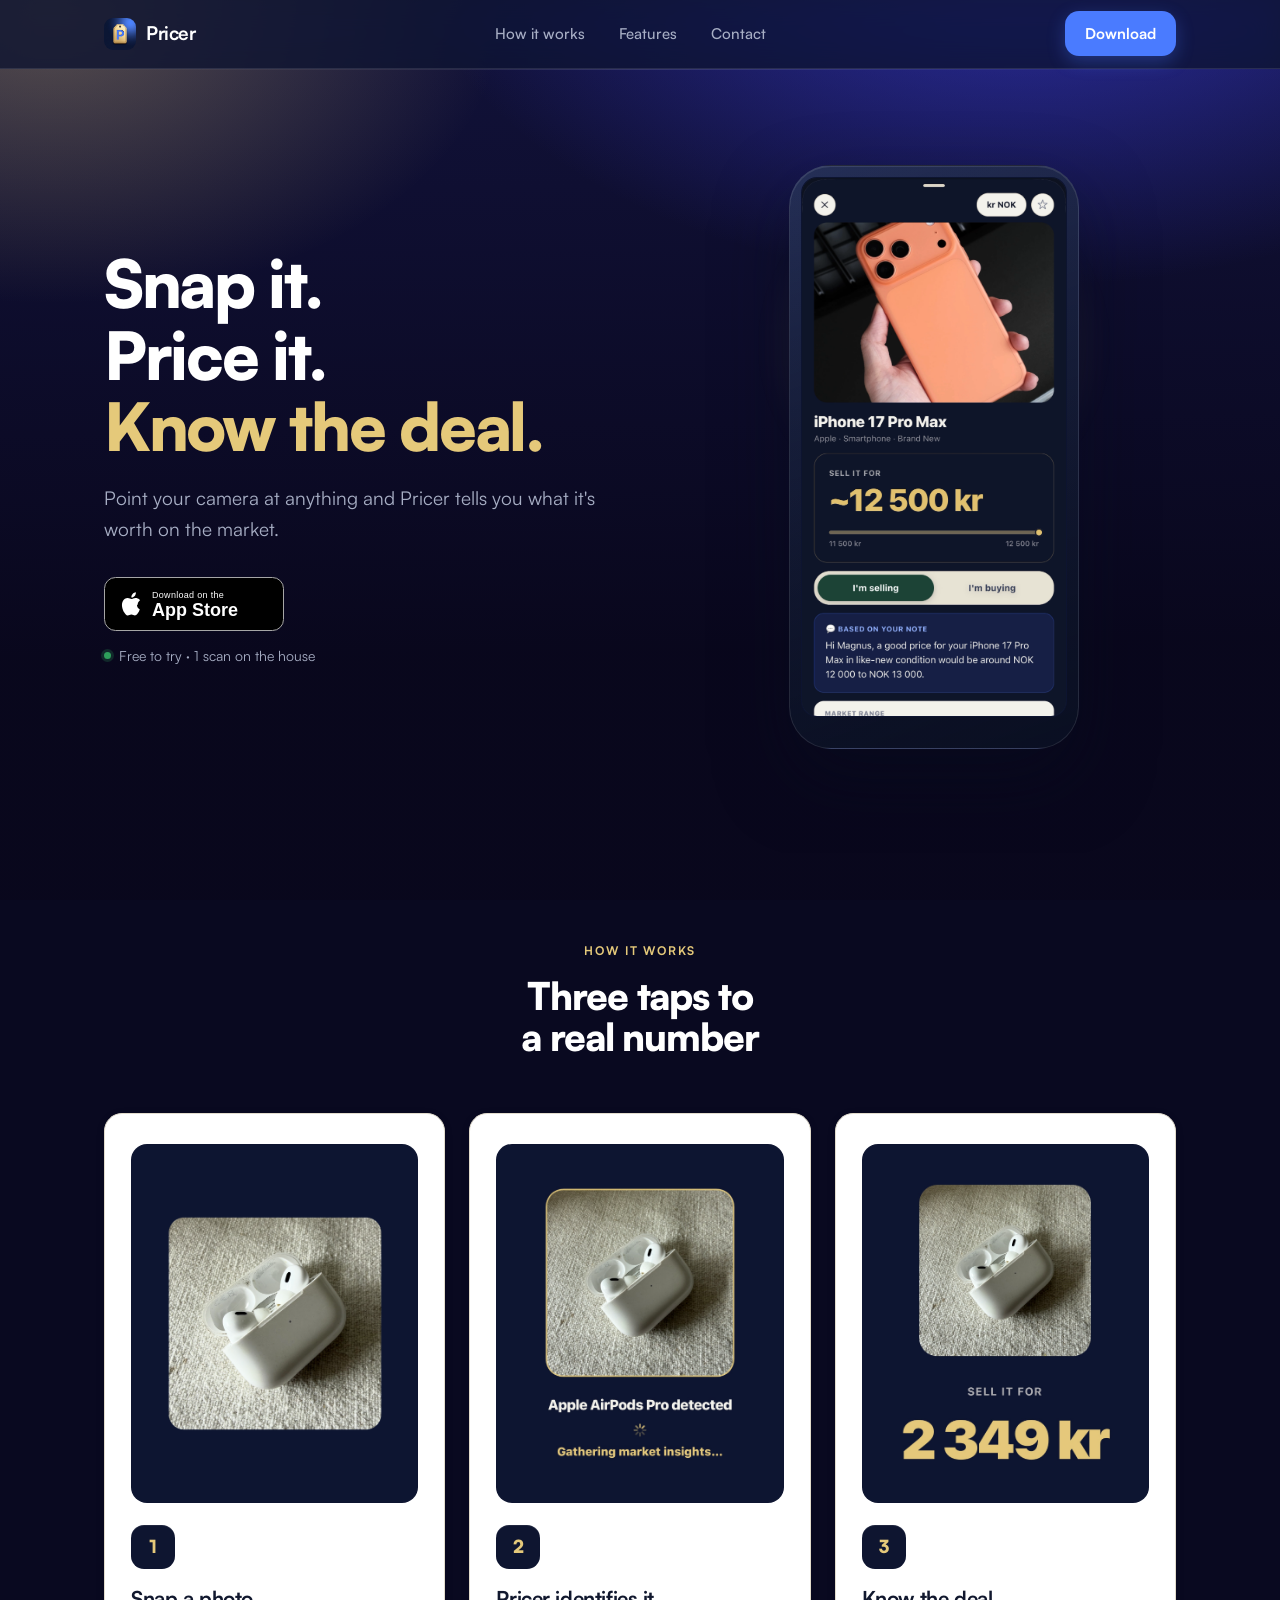
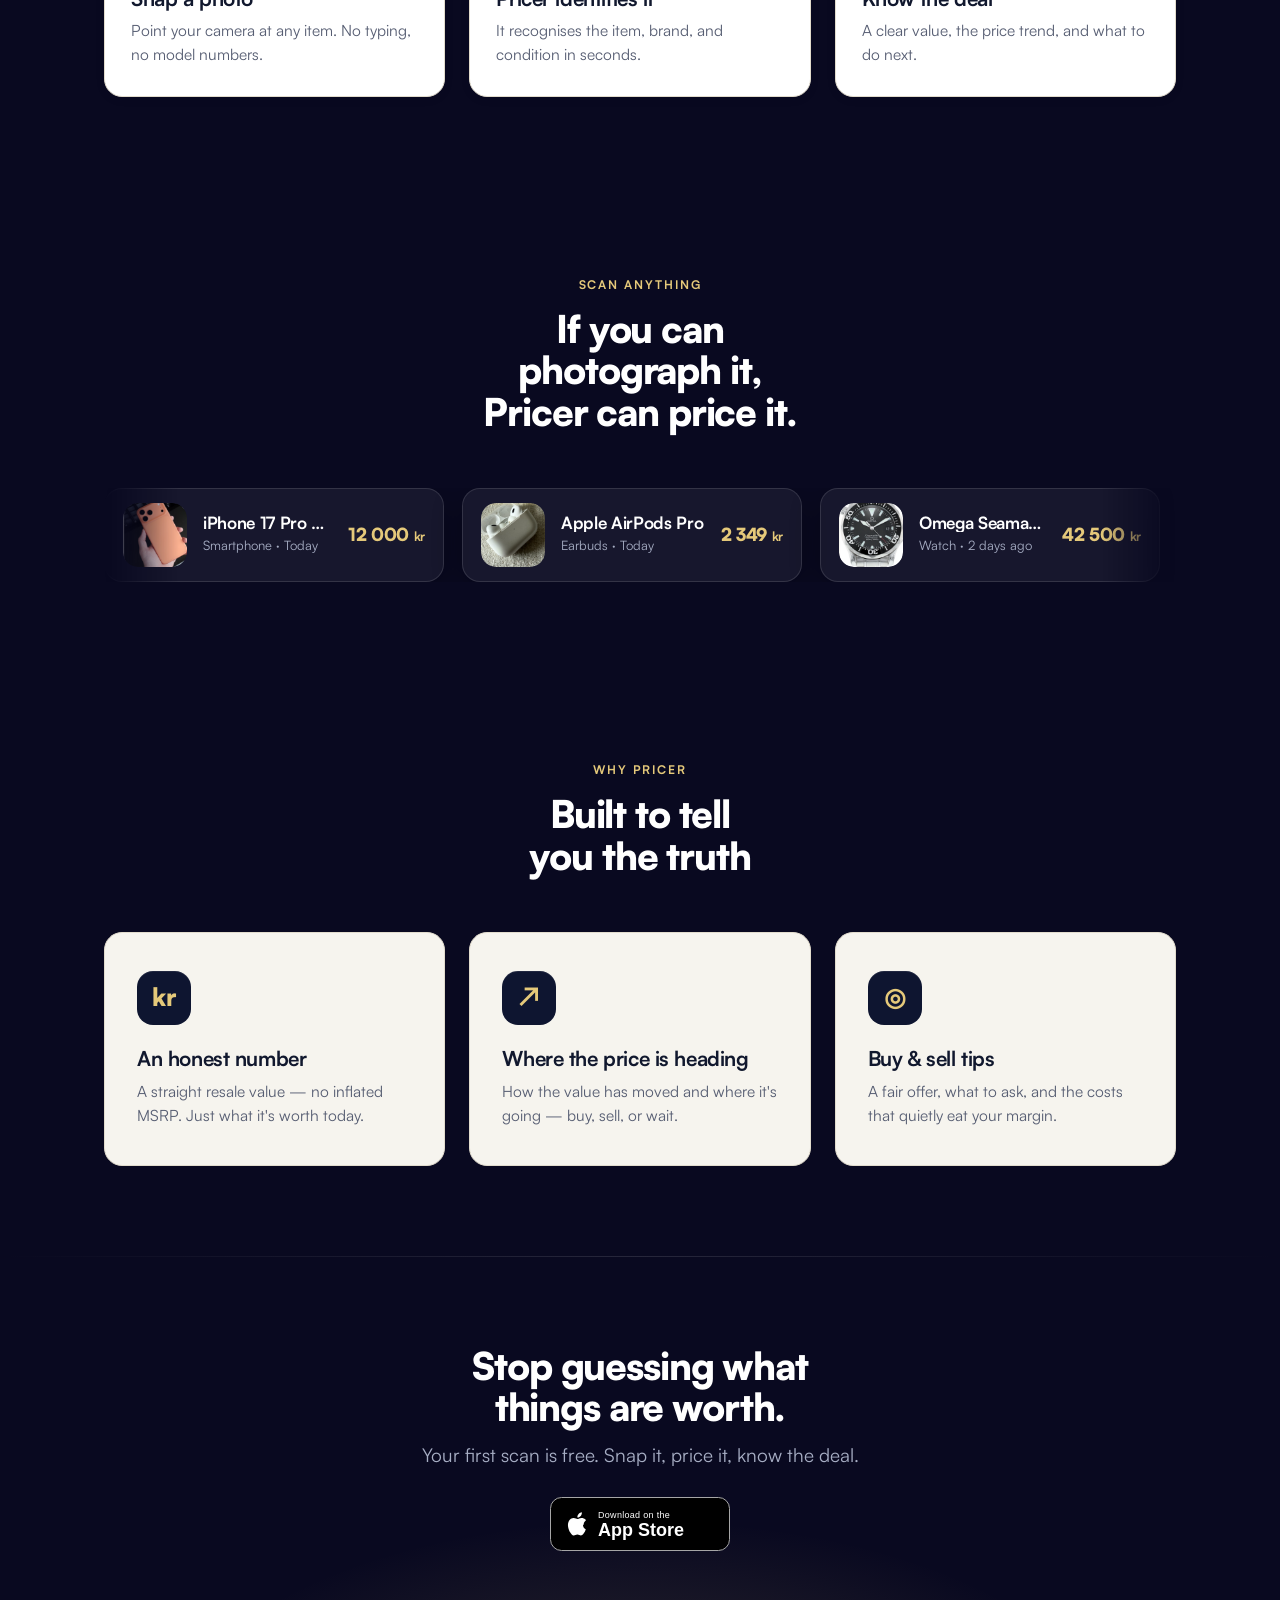
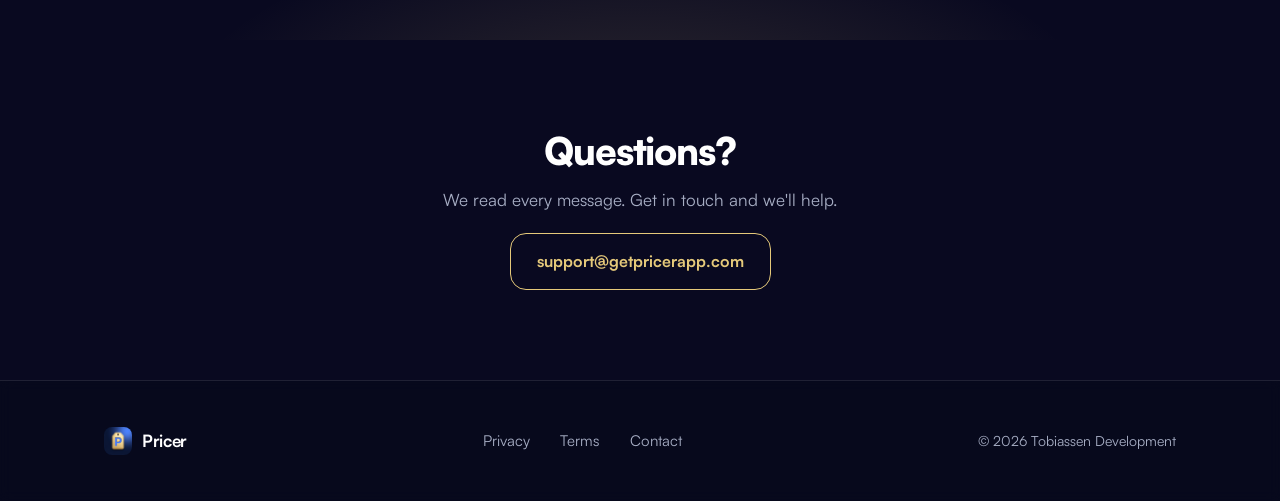
==== commit 064a2f9c: "feat(web): launch! waitlist CTAs -> App Store download badge All three CTAs (nav, hero, bottom band)" ====
--- a/index.html
+++ b/index.html
@@ -32,9 +32,7 @@
         <a href="#features">Features</a>
         <a href="#contact">Contact</a>
       </nav>
-      <!-- PLACEHOLDER href: swap "#download" for the real App Store URL once live
-           (expected: https://apps.apple.com/app/id6774167590) -->
-      <a href="https://mailchi.mp/tobiassendevelopment/pricer-venteliste" class="btn btn-primary btn-sm" target="_blank" rel="noopener">Join the waitlist</a>
+      <a href="https://apps.apple.com/app/pricer-pris-og-verdi/id6774167590" class="btn btn-primary btn-sm">Download</a>
     </div>
   </header>
 
@@ -49,9 +47,10 @@
           Point your camera at anything and Pricer tells you what it's worth on the market.
         </p>
         <div class="hero-cta">
-          <!-- Pre-launch: waitlist CTA. Swap back to the App Store badge at launch. -->
-          <a href="https://mailchi.mp/tobiassendevelopment/pricer-venteliste" class="btn btn-primary btn-lg" target="_blank" rel="noopener">Join the waitlist</a>
-          <p class="hero-note">Coming soon to the App&nbsp;Store</p>
+          <a href="https://apps.apple.com/app/pricer-pris-og-verdi/id6774167590" class="badge-link" aria-label="Download on the App Store">
+            <img src="assets/app-store-badge.svg" alt="Download on the App Store" class="store-badge">
+          </a>
+          <p class="hero-note">Free to try · 1 scan on the house</p>
         </div>
       </div>
 
@@ -152,8 +151,9 @@
     <div class="container cta-inner">
       <h2>Stop guessing what things are worth.</h2>
       <p>Your first scan is free. Snap it, price it, know the deal.</p>
-      <!-- Pre-launch: waitlist CTA. Swap back to the App Store badge at launch. -->
-      <a href="https://mailchi.mp/tobiassendevelopment/pricer-venteliste" class="btn btn-primary btn-lg" target="_blank" rel="noopener">Join the waitlist</a>
+      <a href="https://apps.apple.com/app/pricer-pris-og-verdi/id6774167590" class="badge-link" aria-label="Download on the App Store">
+        <img src="assets/app-store-badge.svg" alt="Download on the App Store" class="store-badge">
+      </a>
     </div>
   </section>
 
@@ -211,11 +211,11 @@
         { img: 'assets/item-iphone.png',  title: 'iPhone 17 Pro Max',     cat: 'Smartphone',       time: 'Today',      price: '12 000' },
         { img: 'assets/item-airpods.png', title: 'Apple AirPods Pro',      cat: 'Earbuds',          time: 'Today',      price: '2 349'  },
         { img: 'assets/item-watch.png',   title: 'Omega Seamaster',       cat: 'Watch',            time: '2 days ago', price: '42 500' },
-        { img: 'https://images.unsplash.com/photo-1542291026-7eec264c27ff?w=240&h=240&fit=crop&q=80', title: 'Nike Air Max 90', cat: 'Sneakers', time: '3 days ago', price: '899' },
+        { img: 'assets/item-nike.png',    title: 'Nike Air Max 90',       cat: 'Sneakers',         time: '3 days ago', price: '899'    },
         { img: 'assets/item-charger.png', title: 'Zaptec EV Charger',     cat: 'Charging station', time: '2 days ago', price: '5 299'  },
-        { img: 'https://images.unsplash.com/photo-1502920917128-1aa500764cbd?w=240&h=240&fit=crop&q=80', title: 'Fujifilm X100V', cat: 'Camera', time: '4 days ago', price: '11 900' },
+        { img: 'assets/item-camera.png',  title: 'Fujifilm X100V',        cat: 'Camera',           time: '4 days ago', price: '11 900' },
         { img: 'assets/item-art.png',     title: 'The Creation of Adam',  cat: 'Art reproduction', time: '5 days ago', price: '2 099'  },
-        { img: 'https://images.unsplash.com/photo-1485965120184-e220f721d03e?w=240&h=240&fit=crop&q=80', title: 'Vintage Road Bike', cat: 'Bicycle', time: '6 days ago', price: '4 500' }
+        { img: 'assets/item-bike.png',    title: 'Vintage Road Bike',     cat: 'Bicycle',          time: '6 days ago', price: '4 500'  }
       ];
 
       function card(it) {
@@ -234,5 +234,43 @@
     })();
   </script>
 
+  <script>
+    // ── "How it works" auto-advancing carousel — mobile only (desktop stays a 3-up grid).
+    (function () {
+      var steps = document.querySelector('.steps');
+      if (!steps) return;
+      var mqMobile = window.matchMedia('(max-width: 900px)');
+      var mqReduce = window.matchMedia('(prefers-reduced-motion: reduce)');
+      var timer = null, idx = 0, resumeT = null;
+
+      function cards() { return steps.querySelectorAll('.step'); }
+
+      function goTo(i) {
+        var c = cards(); if (!c.length) return;
+        idx = (i + c.length) % c.length;
+        var card = c[idx];
+        var crect = steps.getBoundingClientRect();
+        var trect = card.getBoundingClientRect();
+        var delta = (trect.left - crect.left) - (steps.clientWidth - card.clientWidth) / 2;
+        steps.scrollBy({ left: delta, behavior: 'smooth' });
+      }
+
+      function start() {
+        stop();
+        if (mqMobile.matches && !mqReduce.matches) timer = setInterval(function () { goTo(idx + 1); }, 3500);
+      }
+      function stop() { if (timer) { clearInterval(timer); timer = null; } }
+
+      // Pause while the user is swiping, resume a few seconds after they let go.
+      steps.addEventListener('pointerdown', function () { stop(); clearTimeout(resumeT); }, { passive: true });
+      function resume() { clearTimeout(resumeT); resumeT = setTimeout(start, 4500); }
+      steps.addEventListener('pointerup', resume, { passive: true });
+      steps.addEventListener('touchend', resume, { passive: true });
+
+      mqMobile.addEventListener('change', function () { idx = 0; start(); });
+      start();
+    })();
+  </script>
+
 </body>
 </html>
--- a/styles.css
+++ b/styles.css
@@ -417,21 +417,38 @@
 
 /* ── Responsive ───────────────────────────────────────────────────────────── */
 @media (max-width: 900px) {
-  .hero-inner { grid-template-columns: 1fr; gap: 44px; text-align: center; }
-  .hero-copy { order: 2; }
-  .hero-art { order: 1; }
-  .hero-cta { align-items: center; }
+  /* Hero stacks: headline → pitch → screenshot → CTA. The CTA sits below the
+     phone as the last thing before How it works. display:contents lets the
+     nested CTA reorder alongside the phone. */
+  .hero-inner { display: flex; flex-direction: column; align-items: center; gap: 22px; text-align: center; }
+  .hero-copy { display: contents; }
+  .hero-title { order: 1; }
+  .hero-pitch { order: 2; margin: 0 auto; }
+  .hero-art { order: 3; }
+  .hero-cta { order: 4; align-self: stretch; align-items: center; }
   .eyebrow { margin-left: auto; margin-right: auto; }
-  .hero-pitch { margin-left: auto; margin-right: auto; }
-  .steps, .cards { grid-template-columns: 1fr; max-width: 460px; margin-left: auto; margin-right: auto; }
+  .cards { grid-template-columns: 1fr; max-width: 460px; margin-left: auto; margin-right: auto; }
+  /* How it works: full-size cards in an auto-advancing horizontal carousel (JS). */
+  .steps {
+    display: flex; gap: 16px; max-width: none; position: relative;
+    overflow-x: auto; scroll-snap-type: x mandatory;
+    -webkit-overflow-scrolling: touch; scrollbar-width: none; padding-bottom: 6px;
+  }
+  .steps::-webkit-scrollbar { display: none; }
+  .step { flex: 0 0 80%; scroll-snap-align: center; padding: 22px 20px; }
+  .step .shot { aspect-ratio: 4 / 5; margin-bottom: 18px; border-radius: 14px; }
+  .step-num { width: 40px; height: 40px; font-size: 17px; border-radius: 12px; margin-bottom: 14px; }
+  .step h3 { font-size: 18px; margin-bottom: 7px; }
+  .step p { font-size: 14.5px; line-height: 1.5; }
   .showcase-stage[data-layout="grid"] { grid-template-columns: repeat(2, 1fr); }
   .nav-links { display: none; }
 }
 @media (max-width: 480px) {
   .container { padding: 0 20px; }
-  .hero { padding-top: 44px; }
+  .hero { padding-top: 40px; }
   .hero-cta .btn-lg { width: 100%; }
-  .phone { width: 252px; }
+  .phone { width: 200px; }
+  .step { flex-basis: 84%; }
   .footer-inner { flex-direction: column; align-items: center; text-align: center; gap: 16px; }
 }
 
